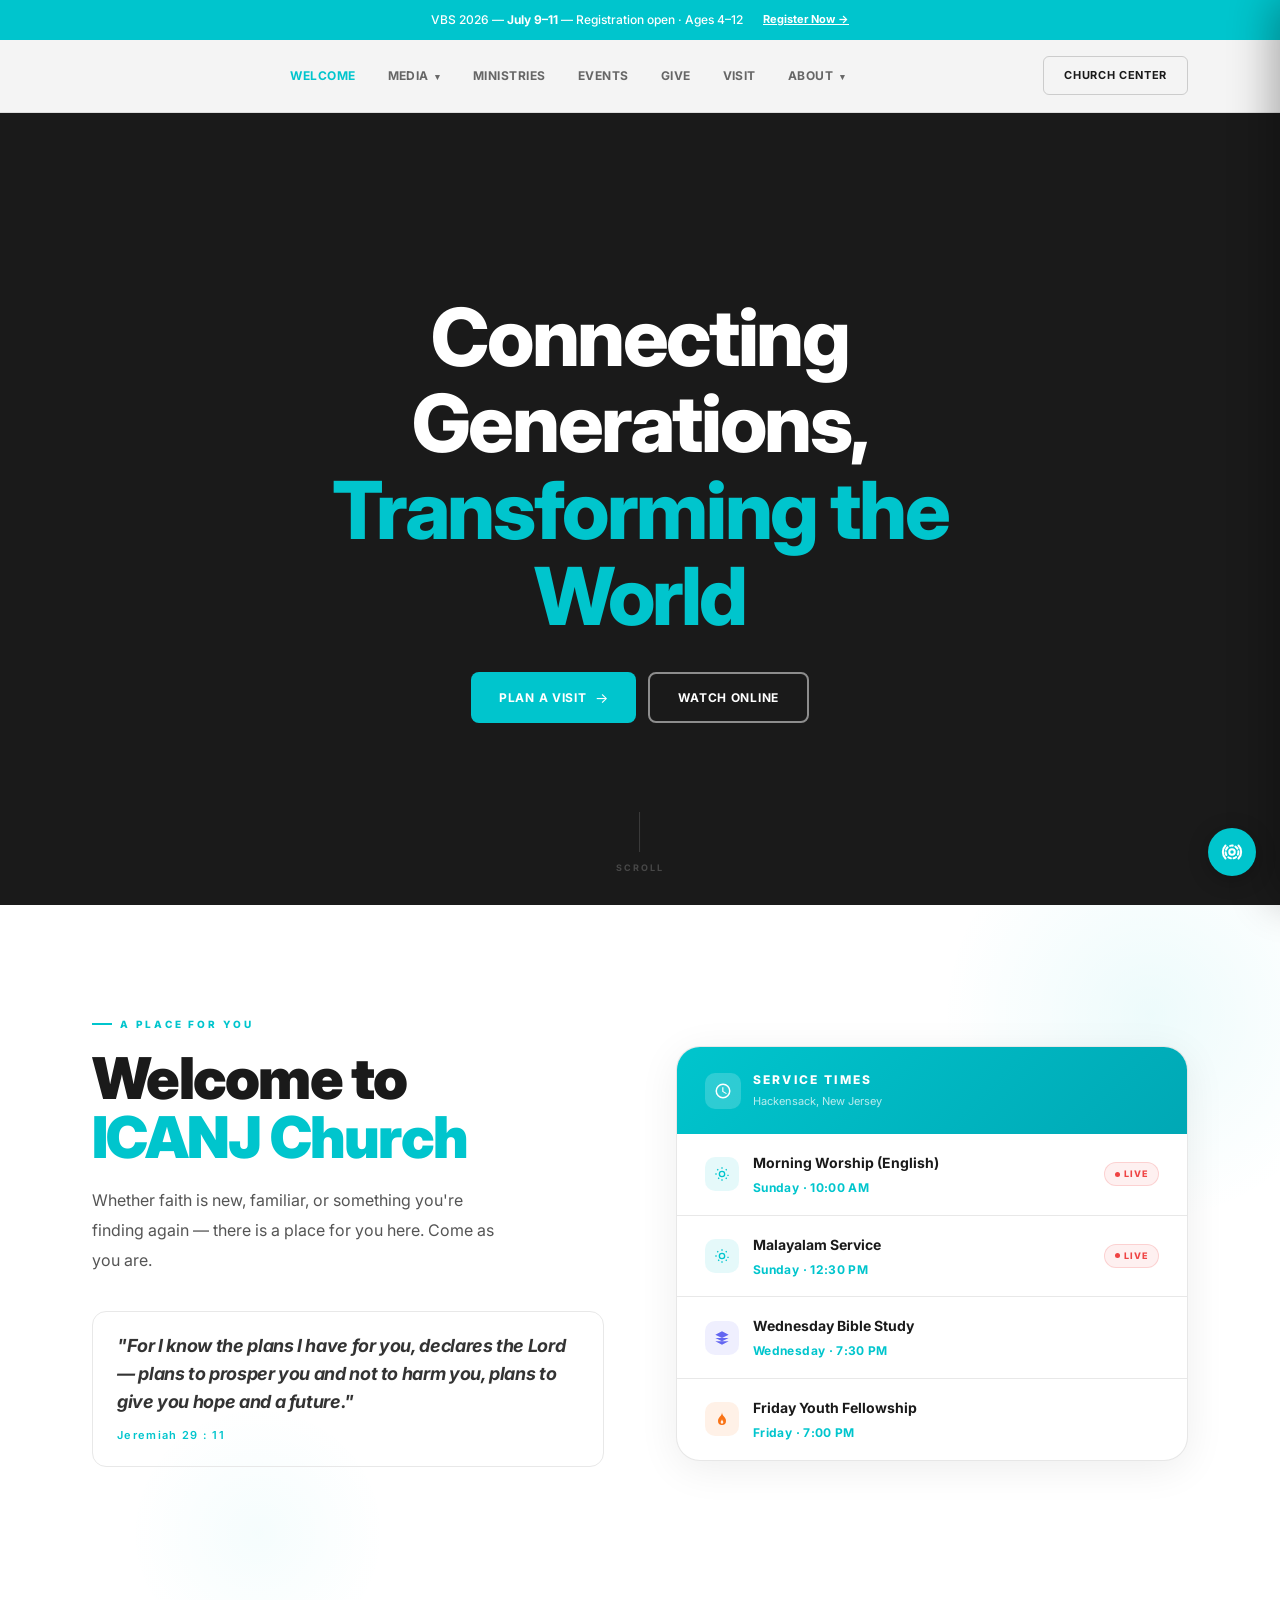
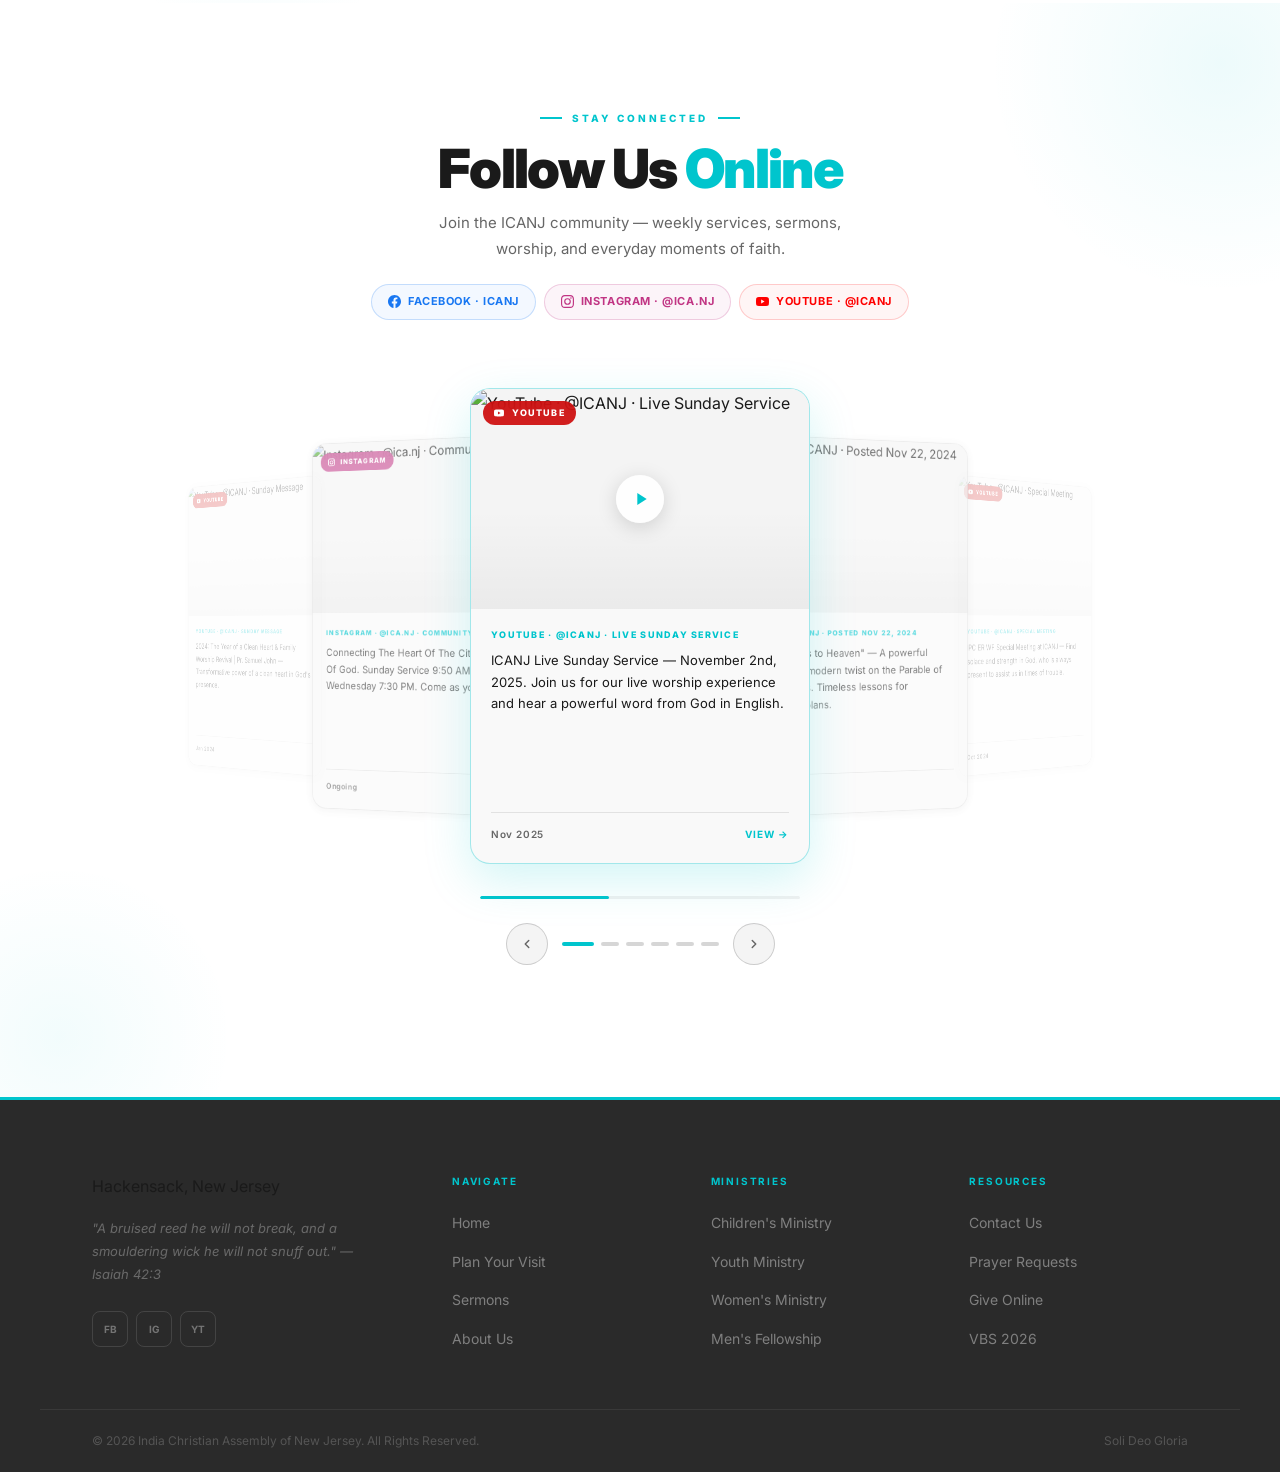
==== index.html @ 63a2afdd "Add files via upload" ====
<!DOCTYPE html>
<html lang="en">
<head>
<meta charset="UTF-8"/><meta name="viewport" content="width=device-width,initial-scale=1.0"/>
<title>ICANJ – India Christian Assembly, New Jersey</title>
<link rel="stylesheet" href="style.css"/>
<style>
/* HERO */
.hero{position:relative;min-height:calc(100vh - 108px);display:flex;align-items:center;justify-content:center;overflow:hidden;background:#1a1a1a;}
.hero-vid{position:absolute;inset:0;width:100%;height:100%;pointer-events:none;}
.hero-vid iframe{position:absolute;top:50%;left:50%;transform:translate(-50%,-50%);width:177.78vh;min-width:100%;height:56.25vw;min-height:100%;pointer-events:none;opacity:1;}
.hero-overlay{position:absolute;inset:0;background:linear-gradient(135deg,rgba(30,30,30,0.88) 0%,rgba(30,30,30,0.6) 60%,rgba(0,100,160,0.18) 100%);}
.hero-content{position:relative;z-index:2;text-align:center;padding:0 24px;max-width:860px;}
.hero h1{font-family:'Inter',sans-serif;font-size:clamp(38px,6.5vw,80px);font-weight:800;color:#fff;line-height:1.08;letter-spacing:-0.03em;margin-bottom:32px;}
.hero h1 em{font-style:normal;color:var(--teal);}
.hero-btns{display:flex;gap:12px;justify-content:center;flex-wrap:wrap;}
.hero-scroll{position:absolute;bottom:28px;left:50%;transform:translateX(-50%);z-index:2;display:flex;flex-direction:column;align-items:center;gap:8px;}
.hero-scroll-line{width:1px;height:40px;background:rgba(255,255,255,0.15);}
.hero-scroll span{font-size:9px;font-weight:700;letter-spacing:0.22em;text-transform:uppercase;color:rgba(255,255,255,0.2);}

/* WELCOME SECTION */
.welcome-section{background:var(--bg-white);padding:100px 0;position:relative;overflow:hidden;}
.welcome-section::before{content:'';position:absolute;top:-100px;right:-80px;width:420px;height:420px;border-radius:50%;background:radial-gradient(circle,rgba(0,197,205,0.07) 0%,transparent 70%);pointer-events:none;}
.welcome-section::after{content:'';position:absolute;bottom:-60px;left:10%;width:260px;height:260px;border-radius:50%;background:radial-gradient(circle,rgba(0,197,205,0.04) 0%,transparent 70%);pointer-events:none;}
.welcome-inner{max-width:1200px;margin:0 auto;padding:0 52px;display:grid;grid-template-columns:1fr 1fr;gap:72px;align-items:center;position:relative;z-index:1;}
.welcome-text-col{}
.welcome-eyebrow{display:inline-flex;align-items:center;gap:8px;font-size:10px;font-weight:800;letter-spacing:0.28em;text-transform:uppercase;color:var(--teal);margin-bottom:16px;}
.welcome-eyebrow::before{content:'';width:20px;height:2px;background:var(--teal);flex-shrink:0;}
.welcome-heading{font-size:clamp(34px,4.5vw,58px);font-weight:900;color:var(--ink);line-height:1.04;letter-spacing:-0.03em;margin-bottom:18px;}
.welcome-heading em{font-style:normal;color:var(--teal);}
.welcome-body{font-size:16px;color:var(--subtle);line-height:1.85;margin-bottom:36px;max-width:420px;}
.welcome-stats{display:grid;grid-template-columns:repeat(3,1fr);gap:0;margin-bottom:36px;border:1.5px solid var(--border-light);border-radius:14px;overflow:hidden;}
.wstat{display:flex;flex-direction:column;padding:16px 20px;border-right:1.5px solid var(--border-light);}
.wstat:last-child{border-right:none;}
.wstat-num{font-size:clamp(16px,2.5vw,26px);font-weight:900;color:var(--ink);letter-spacing:-0.02em;line-height:1;}
.wstat-num em{font-style:normal;color:var(--teal);}
.wstat-label{font-size:10px;font-weight:600;color:var(--faint);margin-top:4px;letter-spacing:0.04em;}
.welcome-right-col{}
.times-card{background:#fff;border-radius:24px;border:1.5px solid var(--border);box-shadow:0 8px 40px rgba(0,0,0,0.07);overflow:hidden;}
.times-card-header{background:linear-gradient(135deg,var(--teal),var(--teal-dark));padding:22px 28px;display:flex;align-items:center;gap:12px;}
.times-card-icon{width:36px;height:36px;background:rgba(255,255,255,0.18);border-radius:10px;display:flex;align-items:center;justify-content:center;flex-shrink:0;}
.times-card-icon svg{width:18px;height:18px;fill:#fff;}
.times-card-title{font-size:12px;font-weight:800;letter-spacing:0.18em;text-transform:uppercase;color:#fff;}
.times-card-sub{font-size:11px;color:rgba(255,255,255,0.72);margin-top:1px;}
.times-list{display:flex;flex-direction:column;}
.time-row{display:flex;align-items:center;gap:14px;padding:16px 28px;border-bottom:1px solid var(--border-light);transition:background 0.2s;}
.time-row:last-child{border-bottom:none;}
.time-row:hover{background:#f8fffe;}
.time-icon{width:34px;height:34px;border-radius:10px;display:flex;align-items:center;justify-content:center;flex-shrink:0;}
.time-icon svg{width:16px;height:16px;}
.ti-sun{background:rgba(0,197,205,0.1);}.ti-sun svg{fill:var(--teal);}
.ti-book{background:rgba(99,102,241,0.1);}.ti-book svg{fill:#6366f1;}
.ti-fire{background:rgba(249,115,22,0.1);}.ti-fire svg{fill:#f97316;}
.time-info{flex:1;}
.time-row-name{font-size:14px;font-weight:700;color:var(--ink);margin-bottom:2px;}
.time-row-hour{font-size:12px;font-weight:700;color:var(--teal);letter-spacing:0.03em;}
.time-badge{display:inline-flex;align-items:center;gap:4px;padding:3px 10px;border-radius:100px;font-size:9px;font-weight:800;letter-spacing:0.1em;text-transform:uppercase;text-decoration:none;transition:all 0.2s;flex-shrink:0;}
.tb-live{background:rgba(239,68,68,0.08);color:#ef4444;border:1px solid rgba(239,68,68,0.18);}
.tb-live::before{content:'';width:5px;height:5px;border-radius:50%;background:#ef4444;flex-shrink:0;}
.tb-live:hover{background:#ef4444;color:#fff;}

/* SOCIAL — 3D Carousel */
/* Social section uses global CSS vars + these social-specific vars: */
:root{--fb:#1877F2;--ig-a:#f09433;--ig-b:#dc2743;--ig-c:#bc1888;--yt:#FF0000;--r:20px;--ease:cubic-bezier(0.22,1,0.36,1);--sh-sm:0 2px 12px rgba(0,0,0,0.07);--sh-md:0 8px 32px rgba(0,0,0,0.10);--sh-teal:0 16px 48px rgba(0,197,205,0.18);}
.fs{background:#fff;padding:96px 0 80px;position:relative;overflow:hidden;}
.fs::before{content:'';position:absolute;top:-180px;right:-180px;width:480px;height:480px;border-radius:50%;background:radial-gradient(circle,rgba(0,197,205,0.07) 0%,transparent 68%);pointer-events:none;}
.fs::after{content:'';position:absolute;bottom:-120px;left:-120px;width:360px;height:360px;border-radius:50%;background:radial-gradient(circle,rgba(0,197,205,0.05) 0%,transparent 68%);pointer-events:none;}
.fi{max-width:1200px;margin:0 auto;padding:0 40px;position:relative;z-index:2;}
.fh{text-align:center;margin-bottom:56px;}
.eyebrow{display:inline-flex;align-items:center;gap:10px;font-size:10px;font-weight:800;letter-spacing:0.3em;text-transform:uppercase;color:var(--teal);margin-bottom:14px;}
.eyebrow::before,.eyebrow::after{content:'';width:22px;height:1.5px;background:var(--teal);flex-shrink:0;}
.ftitle{font-size:clamp(28px,4.5vw,54px);font-weight:900;letter-spacing:-0.03em;line-height:1.05;color:var(--ink);}
.ftitle em{font-style:normal;color:var(--teal);}
.fsub{margin:12px auto 0;font-size:15px;color:var(--muted);line-height:1.75;max-width:440px;}
.pbadges{display:flex;gap:8px;flex-wrap:wrap;margin-top:22px;justify-content:center;}
.pb{display:inline-flex;align-items:center;gap:7px;padding:7px 16px;border-radius:100px;font-size:11px;font-weight:700;letter-spacing:0.05em;text-transform:uppercase;border:1.5px solid;cursor:pointer;transition:all .22s var(--ease);text-decoration:none;}
.pb svg{width:13px;height:13px;fill:currentColor;flex-shrink:0;}
.pb-fb{color:var(--fb);border-color:rgba(24,119,242,0.22);background:rgba(24,119,242,0.05);}
.pb-fb:hover{background:var(--fb);color:#fff;border-color:var(--fb);}
.pb-ig{color:#c13584;border-color:rgba(193,53,132,0.22);background:rgba(193,53,132,0.05);}
.pb-ig:hover{background:linear-gradient(135deg,var(--ig-a),var(--ig-b),var(--ig-c));color:#fff;border-color:transparent;}
.pb-yt{color:var(--yt);border-color:rgba(255,0,0,0.18);background:rgba(255,0,0,0.04);}
.pb-yt:hover{background:var(--yt);color:#fff;border-color:var(--yt);}
.carousel-section{position:relative;margin-bottom:16px;}
.carousel-wrap{position:relative;height:500px;perspective:1400px;perspective-origin:50% 50%;overflow:visible;margin:0 auto;}
.carousel-stage{position:absolute;inset:0;transform-style:preserve-3d;}
.ccard{position:absolute;width:320px;height:456px;top:50%;left:50%;margin:-228px -160px;border-radius:var(--r);cursor:pointer;transform-style:preserve-3d;transition:transform .85s cubic-bezier(0.16,1,0.3,1),box-shadow .85s ease,opacity .85s ease;user-select:none;will-change:transform;}
.ccard-inner{width:100%;height:100%;background:var(--bg-card);border:1.5px solid var(--border);border-radius:var(--r);overflow:hidden;transition:border-color .3s,box-shadow .3s;box-shadow:var(--sh-sm);}
.ccard.active .ccard-inner{border-color:rgba(0,197,205,0.35);box-shadow:var(--sh-teal);}
.cshine{position:absolute;inset:0;border-radius:var(--r);pointer-events:none;z-index:20;transition:background .08s;}
.ccard-media{position:relative;height:200px;overflow:hidden;background:var(--bg-soft);}
.ccard-media img{width:100%;height:100%;object-fit:cover;display:block;transition:transform .6s var(--ease);}
.ccard:hover .ccard-media img{transform:scale(1.05);}
.ccard-media::after{content:'';position:absolute;inset:0;background:linear-gradient(to bottom,transparent 55%,rgba(0,0,0,0.04) 100%);pointer-events:none;}
.ctag{position:absolute;top:12px;left:12px;z-index:3;display:flex;align-items:center;gap:5px;padding:4px 11px;border-radius:100px;font-size:9px;font-weight:800;letter-spacing:0.12em;text-transform:uppercase;color:#fff;backdrop-filter:blur(8px);}
.ctag svg{width:10px;height:10px;fill:currentColor;}
.t-yt{background:rgba(204,0,0,0.88);}
.t-fb{background:rgba(24,119,242,0.88);}
.t-ig{background:rgba(193,53,132,0.88);}
.cplay{position:absolute;inset:0;display:flex;align-items:center;justify-content:center;z-index:2;opacity:0;transition:opacity .25s;}
.ccard.active .cplay,.ccard:hover .cplay{opacity:1;}
.cplay-btn{width:48px;height:48px;border-radius:50%;background:rgba(255,255,255,0.9);border:none;display:flex;align-items:center;justify-content:center;box-shadow:0 4px 20px rgba(0,0,0,0.15);transition:transform .2s,background .2s;}
.ccard:hover .cplay-btn{transform:scale(1.1);background:#fff;}
.cplay-btn svg{width:16px;height:16px;fill:var(--teal);margin-left:3px;}
.ccard-body{padding:18px 20px 20px;display:flex;flex-direction:column;height:calc(100% - 200px);}
.cmeta{font-size:9px;font-weight:800;letter-spacing:0.14em;text-transform:uppercase;color:var(--teal);margin-bottom:7px;white-space:nowrap;overflow:hidden;text-overflow:ellipsis;}
.ccap{font-size:13px;color:var(--body);line-height:1.65;display:-webkit-box;-webkit-line-clamp:4;-webkit-box-orient:vertical;overflow:hidden;flex:1;}
.ccard.active .ccap{color:var(--ink);}
.ccard-foot{display:flex;align-items:center;justify-content:space-between;margin-top:14px;padding-top:12px;border-top:1px solid var(--border);}
.ctime{font-size:10px;color:var(--muted);font-weight:600;letter-spacing:0.06em;}
.cview{display:inline-flex;align-items:center;gap:4px;font-size:10px;font-weight:700;letter-spacing:0.1em;text-transform:uppercase;color:var(--teal);text-decoration:none;opacity:0;transform:translateX(-5px);transition:opacity .25s,transform .25s;}
.ccard.active .cview,.ccard:hover .cview{opacity:1;transform:translateX(0);}
.cprogress-wrap{height:3px;background:rgba(0,0,0,0.06);border-radius:2px;margin:20px auto 0;max-width:320px;overflow:hidden;}
.cprogress{height:100%;background:var(--teal);border-radius:2px;width:0%;transition:width .08s linear;}
.ccontrols{display:flex;align-items:center;justify-content:center;gap:14px;margin-top:24px;margin-bottom:52px;}
.cbtn{width:42px;height:42px;border-radius:50%;background:var(--bg-soft);border:1.5px solid var(--border-mid);color:var(--muted);display:flex;align-items:center;justify-content:center;cursor:pointer;transition:all .2s;flex-shrink:0;}
.cbtn:hover{background:var(--teal);border-color:var(--teal);color:#fff;transform:scale(1.08);}
.cdots{display:flex;align-items:center;gap:7px;}
.cdot{height:4px;border-radius:2px;background:var(--border-mid);cursor:pointer;transition:all .4s var(--ease);width:18px;}
.cdot.on{background:var(--teal);width:32px;}
@keyframes fadeUp{from{opacity:0;transform:translateY(22px)}to{opacity:1;transform:translateY(0)}}
.anim{opacity:0;animation:fadeUp .65s var(--ease) forwards;}
.anim:nth-child(1){animation-delay:.05s}.anim:nth-child(2){animation-delay:.15s}.anim:nth-child(3){animation-delay:.25s}.anim:nth-child(4){animation-delay:.35s}.anim:nth-child(5){animation-delay:.45s}
@media(min-width:1200px){.ccard{width:340px;height:476px;margin:-238px -170px;}.ccard-media{height:220px;}.ccard-body{height:calc(100% - 220px);}}
@media(max-width:1024px){.fi{padding:0 24px;}.ccard{width:300px;height:440px;margin:-220px -150px;}.carousel-wrap{height:460px;}}
@media(max-width:768px){.fs{padding:64px 0 56px;}.fi{padding:0 16px;}.ftitle{font-size:26px;}.fh{margin-bottom:32px;}.pb{font-size:10px;padding:6px 12px;}.carousel-wrap{height:auto;perspective:none;overflow:hidden;}.carousel-stage{position:relative;display:flex;transform-style:flat;overflow:hidden;}.ccard{position:relative;top:auto;left:auto;margin:0;flex:0 0 100%;width:100%;height:auto;border-radius:16px;opacity:1!important;pointer-events:auto!important;transition:transform .5s cubic-bezier(0.16,1,0.3,1);}.ccard-media{height:200px;}.ccard-body{height:auto;padding:16px 18px 18px;}.ccap{-webkit-line-clamp:3;}.cshine{display:none;}.cplay{opacity:.55;}.cprogress-wrap{max-width:100%;}.ccontrols{margin-top:18px;margin-bottom:36px;}}
@media(max-width:480px){.fs{padding:48px 0 44px;}.pbadges{flex-direction:column;align-items:center;}.ftitle{font-size:24px;}}


@media(max-width:1024px){
  .hero{min-height:auto;padding:100px 0 80px;}
  .hero-scroll{display:none;}
  .welcome-inner{grid-template-columns:1fr;padding:0 24px;gap:48px;}
}
@media(max-width:600px){
  .welcome-section{padding:64px 0;}
  .welcome-inner{padding:0 20px;}
  .times-card-header{padding:18px 20px;}
  .time-row{padding:14px 20px;}
}
@media(max-width:480px){
  .hero h1{font-size:36px;}
  .welcome-section{padding:56px 0;}
}
</style>
</head>
<body>
<script src="header.js"></script>

<!-- ══ HERO ══ -->
<section class="hero">
  <div class="hero-vid">
    <iframe src="https://www.youtube.com/embed/NtulF9yUquo?autoplay=1&mute=1&loop=1&playlist=NtulF9yUquo&controls=0&showinfo=0&rel=0&modestbranding=1&iv_load_policy=3&disablekb=1&playsinline=1" frameborder="0" allow="autoplay; encrypted-media" allowfullscreen title="Hero background"></iframe>
  </div>
  <div class="hero-content">
    <h1>Connecting Generations,<br><em>Transforming the World</em></h1>
    <div class="hero-btns">
      <a href="visit.html" class="btn btn-primary btn-arrow">Plan a Visit</a>
      <a href="sermons.html" class="btn btn-outline-light">Watch Online</a>
    </div>
  </div>
  <div class="hero-scroll"><div class="hero-scroll-line"></div><span>Scroll</span></div>
</section>

<!-- ══ WELCOME MESSAGE ══ -->
<section class="welcome-section">
  <div class="welcome-inner">
    <div class="welcome-text-col">
      <div class="welcome-eyebrow">A Place for You</div>
      <h2 class="welcome-heading">Welcome to<br><em>ICANJ Church</em></h2>
      <p class="welcome-body">Whether faith is new, familiar, or something you're finding again — there is a place for you here. Come as you are.</p>
      <div class="welcome-stats" style="grid-template-columns:1fr;">
        <div class="wstat" style="border-right:none;padding:20px 24px;">
          <span class="wstat-num" style="font-size:clamp(14px,1.8vw,18px);font-weight:700;line-height:1.55;color:#333;font-style:italic;">"For I know the plans I have for you, declares the Lord — plans to prosper you and not to harm you, plans to give you hope and a future."</span>
          <span class="wstat-label" style="margin-top:10px;font-size:11px;letter-spacing:0.12em;color:var(--teal);">Jeremiah 29 : 11</span>
        </div>
      </div>
    </div>
    <div class="welcome-right-col">
      <div class="times-card">
        <div class="times-card-header">
          <div class="times-card-icon">
            <svg viewBox="0 0 24 24"><path d="M12 2a10 10 0 100 20A10 10 0 0012 2zm0 18a8 8 0 110-16 8 8 0 010 16zm.5-13H11v6l5.25 3.15.75-1.23-4.5-2.67V7z"/></svg>
          </div>
          <div>
            <div class="times-card-title">Service Times</div>
            <div class="times-card-sub">Hackensack, New Jersey</div>
          </div>
        </div>
        <div class="times-list">
          <div class="time-row">
            <div class="time-icon ti-sun">
              <svg viewBox="0 0 24 24"><path d="M12 7a5 5 0 100 10A5 5 0 0012 7zm0 8a3 3 0 110-6 3 3 0 010 6zm-1-11V2h2v2h-2zm0 18v-2h2v2h-2zm9-9h2v2h-2v-2zm-18 0H2v-2h2v2zM5.64 4.22l1.42 1.42-1.42 1.41L4.22 5.64l1.42-1.42zm12.72 12.72l1.42 1.42-1.42 1.41-1.41-1.41 1.41-1.42zm0-12.72L19.78 5.64l-1.42 1.42-1.41-1.42 1.41-1.42zM5.64 18.36l1.42-1.42 1.41 1.42-1.41 1.41-1.42-1.41z"/></svg>
            </div>
            <div class="time-info">
              <div class="time-row-name">Morning Worship (English)</div>
              <div class="time-row-hour">Sunday · 10:00 AM</div>
            </div>
            <a href="sermons.html#watch-live" class="time-badge tb-live">Live</a>
          </div>
          <div class="time-row">
            <div class="time-icon ti-sun">
              <svg viewBox="0 0 24 24"><path d="M12 7a5 5 0 100 10A5 5 0 0012 7zm0 8a3 3 0 110-6 3 3 0 010 6zm-1-11V2h2v2h-2zm0 18v-2h2v2h-2zm9-9h2v2h-2v-2zm-18 0H2v-2h2v2zM5.64 4.22l1.42 1.42-1.42 1.41L4.22 5.64l1.42-1.42zm12.72 12.72l1.42 1.42-1.42 1.41-1.41-1.41 1.41-1.42zm0-12.72L19.78 5.64l-1.42 1.42-1.41-1.42 1.41-1.42zM5.64 18.36l1.42-1.42 1.41 1.42-1.41 1.41-1.42-1.41z"/></svg>
            </div>
            <div class="time-info">
              <div class="time-row-name">Malayalam Service</div>
              <div class="time-row-hour">Sunday · 12:30 PM</div>
            </div>
            <a href="sermons.html#watch-live" class="time-badge tb-live">Live</a>
          </div>
          <div class="time-row">
            <div class="time-icon ti-book">
              <svg viewBox="0 0 24 24"><path d="M12 2L2 7l10 5 10-5-10-5zM2 17l10 5 10-5M2 12l10 5 10-5"/></svg>
            </div>
            <div class="time-info">
              <div class="time-row-name">Wednesday Bible Study</div>
              <div class="time-row-hour">Wednesday · 7:30 PM</div>
            </div>
          </div>
          <div class="time-row">
            <div class="time-icon ti-fire">
              <svg viewBox="0 0 24 24"><path d="M12 2c0 6-6 7-6 13a6 6 0 0012 0c0-6-6-7-6-13zm0 17a2 2 0 01-2-2c0-2 2-3 2-5 0 2 2 3 2 5a2 2 0 01-2 2z"/></svg>
            </div>
            <div class="time-info">
              <div class="time-row-name">Friday Youth Fellowship</div>
              <div class="time-row-hour">Friday · 7:00 PM</div>
            </div>
          </div>
        </div>
      </div>
    </div>
  </div>
</section>

<!-- ══ SOCIAL MEDIA SECTION ══ -->
<section class="fs" id="follow">
<div class="fi">

  <div class="fh anim">
    <div class="eyebrow">Stay Connected</div>
    <h2 class="ftitle">Follow Us <em>Online</em></h2>
    <p class="fsub">Join the ICANJ community — weekly services, sermons, worship, and everyday moments of faith.</p>
    <div class="pbadges">
      <a href="https://www.facebook.com/ICANJ/" target="_blank" class="pb pb-fb">
        <svg viewBox="0 0 24 24"><path d="M24 12.073c0-6.627-5.373-12-12-12s-12 5.373-12 12c0 5.99 4.388 10.954 10.125 11.854v-8.385H7.078v-3.47h3.047V9.43c0-3.007 1.792-4.669 4.533-4.669 1.312 0 2.686.235 2.686.235v2.953H15.83c-1.491 0-1.956.925-1.956 1.874v2.25h3.328l-.532 3.47h-2.796v8.385C19.612 23.027 24 18.062 24 12.073z"/></svg>
        Facebook · ICANJ
      </a>
      <a href="https://www.instagram.com/ica.nj/" target="_blank" class="pb pb-ig">
        <svg viewBox="0 0 24 24"><path d="M12 2.163c3.204 0 3.584.012 4.85.07 3.252.148 4.771 1.691 4.919 4.919.058 1.265.069 1.645.069 4.849 0 3.205-.012 3.584-.069 4.849-.149 3.225-1.664 4.771-4.919 4.919-1.266.058-1.644.07-4.85.07-3.204 0-3.584-.012-4.849-.07-3.26-.149-4.771-1.699-4.919-4.92-.058-1.265-.07-1.644-.07-4.849 0-3.204.013-3.583.07-4.849.149-3.227 1.664-4.771 4.919-4.919 1.266-.057 1.645-.069 4.849-.069zM12 0C8.741 0 8.333.014 7.053.072 2.695.272.273 2.69.073 7.052.014 8.333 0 8.741 0 12c0 3.259.014 3.668.072 4.948.2 4.358 2.618 6.78 6.98 6.98C8.333 23.986 8.741 24 12 24c3.259 0 3.668-.014 4.948-.072 4.354-.2 6.782-2.618 6.979-6.98.059-1.28.073-1.689.073-4.948 0-3.259-.014-3.667-.072-4.947-.196-4.354-2.617-6.78-6.979-6.98C15.668.014 15.259 0 12 0zm0 5.838a6.162 6.162 0 100 12.324 6.162 6.162 0 000-12.324zM12 16a4 4 0 110-8 4 4 0 010 8zm6.406-11.845a1.44 1.44 0 100 2.881 1.44 1.44 0 000-2.881z"/></svg>
        Instagram · @ica.nj
      </a>
      <a href="https://www.youtube.com/@ICANJ" target="_blank" class="pb pb-yt">
        <svg viewBox="0 0 24 24"><path d="M23.498 6.186a3.016 3.016 0 00-2.122-2.136C19.505 3.545 12 3.545 12 3.545s-7.505 0-9.377.505A3.017 3.017 0 00.502 6.186C0 8.07 0 12 0 12s0 3.93.502 5.814a3.016 3.016 0 002.122 2.136c1.871.505 9.376.505 9.376.505s7.505 0 9.377-.505a3.015 3.015 0 002.122-2.136C24 15.93 24 12 24 12s0-3.93-.502-5.814zM9.545 15.568V8.432L15.818 12l-6.273 3.568z"/></svg>
        YouTube · @ICANJ
      </a>
    </div>
  </div>

  <div class="carousel-section anim">
    <div class="carousel-wrap" id="carouselWrap">
      <div class="carousel-stage" id="stage"></div>
    </div>
    <div class="cprogress-wrap"><div class="cprogress" id="progress"></div></div>
    <div class="ccontrols">
      <button class="cbtn" id="prevBtn" aria-label="Previous">
        <svg width="14" height="14" viewBox="0 0 24 24" fill="none" stroke="currentColor" stroke-width="2.5" stroke-linecap="round" stroke-linejoin="round"><polyline points="15 18 9 12 15 6"/></svg>
      </button>
      <div class="cdots" id="cdots"></div>
      <button class="cbtn" id="nextBtn" aria-label="Next">
        <svg width="14" height="14" viewBox="0 0 24 24" fill="none" stroke="currentColor" stroke-width="2.5" stroke-linecap="round" stroke-linejoin="round"><polyline points="9 18 15 12 9 6"/></svg>
      </button>
    </div>
  </div>

</div>
</section>

<script>
const posts=[
  {p:'youtube',type:'video',vid:'vefzkjVZDZY',thumb:'https://img.youtube.com/vi/vefzkjVZDZY/hqdefault.jpg',time:'Nov 2025',cap:'ICANJ Live Sunday Service — November 2nd, 2025. Join us for our live worship experience and hear a powerful word from God in English.',link:'https://www.youtube.com/watch?v=vefzkjVZDZY',meta:'YouTube · @ICANJ · Live Sunday Service'},
  {p:'facebook',type:'photo',thumb:'https://img.youtube.com/vi/57QR9t2orZk/hqdefault.jpg',time:'Nov 2024',cap:'"Boarding Pass to Heaven" — A powerful English skit: a modern twist on the Parable of the Ten Virgins. Timeless lessons for extraordinary plans.',link:'https://www.facebook.com/ICANJ/',meta:'Facebook · ICANJ · Posted Nov 22, 2024'},
  {p:'youtube',type:'video',vid:'KEbn3EXnQfw',thumb:'https://img.youtube.com/vi/KEbn3EXnQfw/hqdefault.jpg',time:'Oct 2024',cap:'IPC ER WF Special Meeting at ICANJ — Find solace and strength in God, who is always present to assist us in times of trouble.',link:'https://www.youtube.com/watch?v=KEbn3EXnQfw',meta:'YouTube · @ICANJ · Special Meeting'},
  {p:'youtube',type:'video',vid:'jh8FPahcGD4',thumb:'https://img.youtube.com/vi/jh8FPahcGD4/hqdefault.jpg',time:'Mar 2024',cap:'PCNAK Promotional Meeting 2024 featuring dynamic singer Immanuel Henry at ICANJ. A glimpse of what God is doing through our community.',link:'https://www.youtube.com/watch?v=jh8FPahcGD4',meta:'YouTube · @ICANJ · PCNAK 2024'},
  {p:'youtube',type:'video',vid:'57QR9t2orZk',thumb:'https://img.youtube.com/vi/57QR9t2orZk/hqdefault.jpg',time:'Jan 2024',cap:'2024: The Year of a Clean Heart & Family Worship Revival | Pr. Samuel John — Transformative power of a clean heart in God\'s presence.',link:'https://www.youtube.com/watch?v=57QR9t2orZk',meta:'YouTube · @ICANJ · Sunday Message'},
  {p:'instagram',type:'photo',thumb:'https://img.youtube.com/vi/J9h4VWP13VI/hqdefault.jpg',time:'Ongoing',cap:'Connecting The Heart Of The City To The Heart Of God. Sunday Service 9:50 AM · Bible Study Wednesday 7:30 PM. Come as you are.',link:'https://www.instagram.com/ica.nj/',meta:'Instagram · @ica.nj · Community'}
];
const pm={
  youtube:{lbl:'YouTube',tagCls:'t-yt',icon:'<svg viewBox="0 0 24 24"><path d="M23.498 6.186a3.016 3.016 0 00-2.122-2.136C19.505 3.545 12 3.545 12 3.545s-7.505 0-9.377.505A3.017 3.017 0 00.502 6.186C0 8.07 0 12 0 12s0 3.93.502 5.814a3.016 3.016 0 002.122 2.136c1.871.505 9.376.505 9.376.505s7.505 0 9.377-.505a3.015 3.015 0 002.122-2.136C24 15.93 24 12 24 12s0-3.93-.502-5.814zM9.545 15.568V8.432L15.818 12l-6.273 3.568z"/></svg>'},
  facebook:{lbl:'Facebook',tagCls:'t-fb',icon:'<svg viewBox="0 0 24 24"><path d="M24 12.073c0-6.627-5.373-12-12-12s-12 5.373-12 12c0 5.99 4.388 10.954 10.125 11.854v-8.385H7.078v-3.47h3.047V9.43c0-3.007 1.792-4.669 4.533-4.669 1.312 0 2.686.235 2.686.235v2.953H15.83c-1.491 0-1.956.925-1.956 1.874v2.25h3.328l-.532 3.47h-2.796v8.385C19.612 23.027 24 18.062 24 12.073z"/></svg>'},
  instagram:{lbl:'Instagram',tagCls:'t-ig',icon:'<svg viewBox="0 0 24 24"><path d="M12 2.163c3.204 0 3.584.012 4.85.07 3.252.148 4.771 1.691 4.919 4.919.058 1.265.069 1.645.069 4.849 0 3.205-.012 3.584-.069 4.849-.149 3.225-1.664 4.771-4.919 4.919-1.266.058-1.644.07-4.85.07-3.204 0-3.584-.012-4.849-.07-3.26-.149-4.771-1.699-4.919-4.92-.058-1.265-.07-1.644-.07-4.849 0-3.204.013-3.583.07-4.849.149-3.227 1.664-4.771 4.919-4.919 1.266-.057 1.645-.069 4.849-.069zM12 0C8.741 0 8.333.014 7.053.072 2.695.272.273 2.69.073 7.052.014 8.333 0 8.741 0 12c0 3.259.014 3.668.072 4.948.2 4.358 2.618 6.78 6.98 6.98C8.333 23.986 8.741 24 12 24c3.259 0 3.668-.014 4.948-.072 4.354-.2 6.782-2.618 6.979-6.98.059-1.28.073-1.689.073-4.948 0-3.259-.014-3.667-.072-4.947-.196-4.354-2.617-6.78-6.979-6.98C15.668.014 15.259 0 12 0zm0 5.838a6.162 6.162 0 100 12.324 6.162 6.162 0 000-12.324zM12 16a4 4 0 110-8 4 4 0 010 8zm6.406-11.845a1.44 1.44 0 100 2.881 1.44 1.44 0 000-2.881z"/></svg>'}
};

let cur=0,autoTimer,progressTimer,progressVal=0,isMobile=false;
const INTERVAL=5200;

function checkMobile(){isMobile=window.innerWidth<=768;}

function buildCards(){
  const stage=document.getElementById('stage');
  stage.innerHTML='';
  posts.forEach((p,i)=>{
    const m=pm[p.p];
    const el=document.createElement('div');
    el.className='ccard'+(i===0?' active':'');
    el.dataset.idx=i;
    el.innerHTML=`
      <div class="cshine"></div>
      <div class="ccard-inner">
        <div class="ccard-media">
          <div class="ctag ${m.tagCls}">${m.icon}&nbsp;${m.lbl}</div>
          <img src="${p.thumb}" alt="${p.meta}" loading="lazy"/>
          ${p.type==='video'?`<div class="cplay"><div class="cplay-btn"><svg viewBox="0 0 24 24"><polygon points="5 3 19 12 5 21 5 3"/></svg></div></div>`:''}
        </div>
        <div class="ccard-body">
          <div class="cmeta">${p.meta}</div>
          <p class="ccap">${p.cap}</p>
          <div class="ccard-foot">
            <span class="ctime">${p.time}</span>
            <a class="cview" href="${p.link}" target="_blank">View →</a>
          </div>
        </div>
      </div>`;
    el.addEventListener('click',e=>{
      if(e.target.closest('a'))return;
      const idx=parseInt(el.dataset.idx);
      if(idx!==cur){goTo(idx);resetAuto();}
    });
    el.addEventListener('mousemove',e=>{
      if(isMobile||parseInt(el.dataset.idx)!==cur)return;
      const r=el.getBoundingClientRect();
      const cx=(e.clientX-r.left)/r.width-0.5;
      const cy=(e.clientY-r.top)/r.height-0.5;
      el._tx=cx*10;el._ty=cy*-9;
      applyTilt(el);
      el.querySelector('.cshine').style.background=`radial-gradient(circle at ${(cx+0.5)*100}% ${(cy+0.5)*100}%,rgba(255,255,255,0.6),transparent 55%)`;
    });
    el.addEventListener('mouseleave',()=>{
      el._tx=0;el._ty=0;applyTilt(el);
      el.querySelector('.cshine').style.background='';
    });
    stage.appendChild(el);
  });
}

function applyTilt(el){
  if(isMobile||parseInt(el.dataset.idx)!==cur)return;
  const tx=el._tx||0,ty=el._ty||0;
  el.style.transform=`translateX(0) translateZ(0) rotateY(${tx}deg) rotateX(${ty}deg) scale(1)`;
}

function buildDots(){
  const d=document.getElementById('cdots');
  d.innerHTML='';
  posts.forEach((_,i)=>{
    const dot=document.createElement('div');
    dot.className='cdot'+(i===0?' on':'');
    dot.addEventListener('click',()=>{goTo(i);resetAuto();});
    d.appendChild(dot);
  });
}

function positionCards(){
  const cards=document.querySelectorAll('.ccard');
  const n=cards.length;
  if(isMobile){
    cards.forEach((c,i)=>{
      c.style.transform=`translateX(${(i-cur)*100}%)`;
      c.classList.toggle('active',i===cur);
      c.style.opacity='1';c.style.zIndex='1';c.style.pointerEvents='auto';
    });
    return;
  }
  cards.forEach((card,i)=>{
    const diff=((i-cur)%n+n)%n;
    const offset=diff<=n/2?diff:diff-n;
    const abs=Math.abs(offset);
    let tx,tz,ry,scale,opacity;
    if(offset===0){
      tx=0;tz=0;ry=0;scale=1;opacity=1;card.classList.add('active');
    } else {
      const sign=offset>0?1:-1;
      tx=sign*Math.min(abs,2)*230;tz=-abs*130;ry=sign*Math.min(abs,2)*18;
      scale=Math.max(0.72,1-abs*0.14);opacity=Math.max(0,1-abs*0.38);
      card.classList.remove('active');
    }
    card.style.transform=`translateX(${tx}px) translateZ(${tz}px) rotateY(${ry}deg) scale(${scale})`;
    card.style.opacity=opacity;card.style.zIndex=10-abs;
    card.style.pointerEvents=abs>1?'none':'auto';
  });
}

function syncDots(){document.querySelectorAll('.cdot').forEach((d,i)=>d.classList.toggle('on',i===cur));}

function goTo(idx){
  cur=((idx%posts.length)+posts.length)%posts.length;
  positionCards();syncDots();progressVal=0;
}

function startProgress(){
  clearInterval(progressTimer);progressVal=0;
  const bar=document.getElementById('progress');
  bar.style.width='0%';
  const step=100/(INTERVAL/60);
  progressTimer=setInterval(()=>{progressVal+=step;bar.style.width=Math.min(progressVal,100)+'%';},60);
}

function resetAuto(){
  clearInterval(autoTimer);startProgress();
  autoTimer=setInterval(()=>{goTo(cur+1);startProgress();},INTERVAL);
}

function bindEvents(){
  document.getElementById('prevBtn').addEventListener('click',()=>{goTo(cur-1);resetAuto();});
  document.getElementById('nextBtn').addEventListener('click',()=>{goTo(cur+1);resetAuto();});
  let sx=0,sy=0;
  const wrap=document.getElementById('carouselWrap');
  wrap.addEventListener('touchstart',e=>{sx=e.changedTouches[0].clientX;sy=e.changedTouches[0].clientY;},{passive:true});
  wrap.addEventListener('touchend',e=>{
    const dx=e.changedTouches[0].clientX-sx,dy=e.changedTouches[0].clientY-sy;
    if(Math.abs(dx)>Math.abs(dy)&&Math.abs(dx)>40){goTo(cur+(dx<0?1:-1));resetAuto();}
  },{passive:true});
  document.addEventListener('keydown',e=>{
    if(e.key==='ArrowLeft'){goTo(cur-1);resetAuto();}
    if(e.key==='ArrowRight'){goTo(cur+1);resetAuto();}
  });
  wrap.addEventListener('mouseenter',()=>{if(!isMobile){clearInterval(autoTimer);clearInterval(progressTimer);}});
  wrap.addEventListener('mouseleave',()=>{if(!isMobile)resetAuto();});
  let rt;
  window.addEventListener('resize',()=>{clearTimeout(rt);rt=setTimeout(()=>{checkMobile();positionCards();},150);});
}

const io=new IntersectionObserver(entries=>{
  entries.forEach(e=>{if(e.isIntersecting){e.target.style.animationPlayState='running';io.unobserve(e.target);}});
},{threshold:0.1});

document.addEventListener('DOMContentLoaded',()=>{
  checkMobile();
  document.querySelectorAll('.anim').forEach(el=>{el.style.animationPlayState='paused';io.observe(el);});
  buildCards();buildDots();positionCards();resetAuto();bindEvents();
});
</script>

<script src="footer.js"></script>
<script src="color-manager-widget.js"></script>
</body>
</html>
---- style.css ----
/* ═══════════════════════════════════════════════════════
   ICANJ — DESIGN SYSTEM v5
   Aesthetic: Grey 300 Base
   Font: Inter (all weights)
   Colors: Grey 300 (#C8C8C8) base + #00C5CD teal accent
═══════════════════════════════════════════════════════ */

@import url('https://fonts.googleapis.com/css2?family=Inter:wght@300;400;500;600;700;800&display=swap');

:root {
  /* ── Accent ── */
  --teal:        #00C5CD;
  --teal-dark:   #00a8b5;
  --teal-light:  rgba(0,197,205,0.12);

  /* ── Backgrounds ── */
  --bg:          #ffffff;
  --bg-soft:     #f4f4f4;
  --bg-card:     #f9f9f9;
  --bg-white:    #ffffff;

  /* ── Text ── */
  --ink:         #1a1a1a;
  --body:        #333333;
  --muted:       #666666;
  --subtle:      #555555;
  --faint:       #999999;
  --border:      rgba(0,0,0,0.1);
  --border-mid:  rgba(0,0,0,0.18);
  --border-light:#e8e8e8;

  /* ── Dark sections ── */
  --dark:        #2a2a2a;
  --dark-2:      #222222;

  /* ── Font Manager ── */
  --font-body:        'Inter', sans-serif;
  --font-heading:     'Inter', sans-serif;
  --font-mono:        'Courier New', monospace;
  --font-size-base:   16px;
  --font-size-sm:     14px;
  --font-size-xs:     12px;
  --font-size-xxs:    11px;
  --font-size-tiny:   10px;
  --font-weight-body: 400;
  --font-weight-med:  600;
  --font-weight-bold: 700;
  --font-weight-black:800;
  --line-height-body: 1.8;
  --line-height-head: 1.12;
  --letter-spacing-heading: -0.02em;
  --letter-spacing-upper:   0.18em;
}

*, *::before, *::after { margin:0; padding:0; box-sizing:border-box; }
html { scroll-behavior:smooth; font-size:var(--font-size-base); }
body { font-family:var(--font-body); background:var(--bg); color:var(--ink); overflow-x:hidden; font-size:var(--font-size-base); font-weight:var(--font-weight-body); line-height:var(--line-height-body); }
a { text-decoration:none; color:inherit; }
ul { list-style:none; }
button { cursor:pointer; font-family:inherit; }
img { max-width:100%; display:block; }

/* ── ANNOUNCE BAR ── */
.announce-bar {
  background:var(--teal);
  padding:9px 52px;
  display:flex; align-items:center; justify-content:center; gap:20px;
}
.announce-bar p { font-size:12px; font-weight:500; color:#fff; }
.announce-bar a { font-size:11px; font-weight:700; color:#fff; text-decoration:underline; white-space:nowrap; }

/* ── HEADER ── */
.site-header {
  background:rgba(255,255,255,0.97);
  backdrop-filter:blur(12px);
  border-bottom:1px solid var(--border);
  position:sticky; top:0; z-index:200;
}
.header-inner {
  max-width:1200px; margin:0 auto;
  display:flex; align-items:center; justify-content:space-between;
  padding:0 52px; height:72px;
}
.logo { display:flex; align-items:center; gap:10px; }
.logo img { height:44px; object-fit:contain; }
.site-nav { display:flex; align-items:center; gap:4px; }
.nav-link {
  font-family:var(--font-heading);
  font-size:var(--font-size-xs); font-weight:var(--font-weight-bold); letter-spacing:0.04em; text-transform:uppercase;
  color:var(--muted); padding:8px 14px; background:none; border:none;
  border-radius:6px; transition:all 0.2s;
}
.nav-link:hover { color:var(--ink); background:rgba(0,0,0,0.06); }
.nav-link.active { color:var(--teal); }
.header-actions { display:flex; align-items:center; gap:8px; }
.btn-cc {
  font-family:var(--font-heading);
  font-size:var(--font-size-xxs); font-weight:var(--font-weight-bold); letter-spacing:0.06em; text-transform:uppercase;
  padding:9px 20px; background:transparent; color:var(--ink);
  border:1.5px solid var(--border-mid); border-radius:6px; transition:all 0.2s;
}
.btn-cc:hover { border-color:var(--ink); }
.btn-give {
  font-family:var(--font-heading);
  font-size:var(--font-size-xxs); font-weight:var(--font-weight-bold); letter-spacing:0.06em; text-transform:uppercase;
  padding:9px 20px; background:var(--teal); color:#fff;
  border:none; border-radius:6px; transition:background 0.2s;
}
.btn-give:hover { background:var(--teal-dark); }

/* ── BUTTONS ── */
.btn {
  display:inline-flex; align-items:center; gap:8px;
  font-family:var(--font-heading);
  font-size:var(--font-size-xs); font-weight:var(--font-weight-bold); letter-spacing:0.06em; text-transform:uppercase;
  padding:13px 28px; border:none; border-radius:8px; cursor:pointer; transition:all 0.2s;
}
.btn-primary { background:var(--teal); color:#fff; }
.btn-primary:hover { background:var(--teal-dark); }
.btn-dark { background:var(--ink); color:#fff; }
.btn-dark:hover { background:#333; }
.btn-outline-light { background:transparent; color:#fff; border:2px solid rgba(255,255,255,0.5); }
.btn-outline-light:hover { border-color:#fff; background:rgba(255,255,255,0.1); }
.btn-outline-dark { background:transparent; color:var(--ink); border:1.5px solid var(--border-mid); }
.btn-outline-dark:hover { border-color:var(--ink); background:var(--ink); color:#fff; }
.btn-arrow::after { content:'→'; font-size:14px; font-weight:400; }

/* ── LAYOUT ── */
.container { max-width:1200px; margin:0 auto; padding:0 52px; }
.section { padding:80px 0; }

/* ── TYPOGRAPHY ── */
.eyebrow {
  font-family:var(--font-heading);
  font-size:var(--font-size-tiny); font-weight:var(--font-weight-bold); letter-spacing:var(--letter-spacing-upper); text-transform:uppercase;
  color:var(--teal); margin-bottom:10px; display:block;
}
.section-title {
  font-family:var(--font-heading);
  font-size:clamp(26px,3.5vw,40px); font-weight:var(--font-weight-black);
  color:var(--ink); line-height:var(--line-height-head); letter-spacing:var(--letter-spacing-heading); margin-bottom:16px;
}
.section-title.on-dark { color:#fff; }
.section-body {
  font-family:var(--font-body);
  font-size:var(--font-size-base); font-weight:var(--font-weight-body); color:var(--body); line-height:var(--line-height-body);
}
.section-body.on-dark { color:rgba(255,255,255,0.6); }

/* ── PAGE MASTHEAD ── */
.page-masthead {
  background:var(--dark);
  padding:80px 52px 72px; position:relative; overflow:hidden;
}
.page-masthead::after {
  content:''; position:absolute; bottom:0; left:0; right:0; height:3px;
  background:var(--teal);
}
.page-masthead .eyebrow { color:rgba(0,197,205,0.8); }
.page-masthead h1 {
  font-family:var(--font-heading);
  font-size:clamp(40px,6vw,76px); font-weight:var(--font-weight-black);
  color:#fff; line-height:1.06; letter-spacing:-0.03em; margin-bottom:14px;
}
.page-masthead p {
  font-size:17px; font-weight:var(--font-weight-body);
  color:rgba(255,255,255,0.45); max-width:480px; line-height:var(--line-height-body);
}

/* ── VERSE BAND ── */
.verse-band {
  background:var(--dark-2); padding:80px 52px; text-align:center;
}
.verse-band blockquote { max-width:660px; margin:0 auto; }
.verse-band blockquote p {
  font-family:var(--font-heading);
  font-size:clamp(20px,3vw,32px); font-weight:var(--font-weight-med); font-style:italic;
  color:#fff; line-height:1.6; margin-bottom:20px;
}
.verse-band blockquote cite {
  font-size:var(--font-size-xxs); font-weight:var(--font-weight-bold); letter-spacing:0.22em; text-transform:uppercase;
  color:var(--teal); font-style:normal;
}

/* ── CARDS ── */
.card {
  background:var(--bg-card); border:1px solid var(--border);
  border-radius:12px; padding:28px; transition:border-color 0.2s;
}
.card:hover { border-color:var(--teal); }

/* ── FORMS ── */
.field { margin-bottom:18px; }
.field label { display:block; font-size:var(--font-size-xxs); font-weight:var(--font-weight-bold); letter-spacing:0.12em; text-transform:uppercase; color:var(--muted); margin-bottom:7px; }
.field input, .field textarea, .field select {
  width:100%; padding:11px 14px;
  border:1.5px solid var(--border-mid); border-radius:8px;
  background:var(--bg-white); font-size:15px; font-family:var(--font-body);
  color:var(--ink); outline:none; transition:border-color 0.2s; -webkit-appearance:none;
}
.field input:focus, .field textarea:focus, .field select:focus { border-color:var(--teal); background:#fff; }
.field textarea { height:110px; resize:vertical; }
.field-row { display:grid; grid-template-columns:1fr 1fr; gap:14px; }

/* ── FAQ ── */
.faq-item { border-bottom:1px solid var(--border); }
.faq-item:first-of-type { border-top:1px solid var(--border); }
.faq-trigger {
  width:100%; display:flex; justify-content:space-between; align-items:center;
  padding:22px 0; background:none; border:none; text-align:left;
  font-family:var(--font-body); font-size:17px; font-weight:var(--font-weight-med); color:var(--ink);
  transition:color 0.2s; cursor:pointer;
}
.faq-trigger:hover { color:var(--teal); }
.faq-icon { font-size:24px; color:var(--muted); flex-shrink:0; margin-left:20px; transition:transform 0.3s ease; }
.faq-item.open .faq-icon { transform:rotate(45deg); color:var(--teal); }
.faq-body { display:none; padding:0 0 22px; }
.faq-item.open .faq-body { display:block; }
.faq-body p { font-size:15px; color:var(--body); line-height:1.8; }

/* ── FOOTER ── */
.site-footer { background:var(--dark); border-top:3px solid var(--teal); }
.footer-upper {
  max-width:1200px; margin:0 auto;
  display:grid; grid-template-columns:280px 1fr;
  gap:80px; padding:72px 52px 56px;
  border-bottom:1px solid rgba(255,255,255,0.07);
}
.footer-brand-verse {
  font-size:13px; font-style:italic; color:rgba(255,255,255,0.3); line-height:1.8; margin:16px 0 24px;
}
.footer-social { display:flex; gap:8px; }
.fsoc-btn {
  width:36px; height:36px; border-radius:8px; border:1px solid rgba(255,255,255,0.12);
  display:flex; align-items:center; justify-content:center;
  font-size:10px; font-weight:700; color:rgba(255,255,255,0.35);
  transition:all 0.2s; text-decoration:none;
}
.fsoc-btn:hover { background:var(--teal); border-color:var(--teal); color:#fff; }
.footer-nav-cols { display:grid; grid-template-columns:repeat(3,1fr); gap:40px; }
.footer-col h5 {
  font-size:var(--font-size-tiny); font-weight:var(--font-weight-bold); letter-spacing:0.18em; text-transform:uppercase;
  color:var(--teal); margin-bottom:18px;
}
.footer-col ul { display:flex; flex-direction:column; gap:10px; }
.footer-col ul li a { font-size:var(--font-size-sm); font-weight:var(--font-weight-body); color:rgba(255,255,255,0.4); transition:color 0.2s; }
.footer-col ul li a:hover { color:#fff; }
.footer-lower {
  max-width:1200px; margin:0 auto;
  display:flex; justify-content:space-between; align-items:center; padding:20px 52px;
}
.footer-lower p { font-size:var(--font-size-xs); color:rgba(255,255,255,0.2); }

/* ── HAMBURGER ── */
.menu-toggle {
  display:none; flex-direction:column; justify-content:center;
  align-items:center; gap:5px; width:40px; height:40px;
  background:none; border:1.5px solid var(--border-mid);
  cursor:pointer; padding:8px; flex-shrink:0; border-radius:6px; transition:all 0.2s;
}
.menu-toggle:hover { border-color:var(--ink); }
.menu-toggle span { display:block; width:18px; height:1.5px; background:var(--ink); transition:all 0.3s ease; transform-origin:center; }
.menu-toggle.open span:nth-child(1) { transform:translateY(6.5px) rotate(45deg); }
.menu-toggle.open span:nth-child(2) { opacity:0; transform:scaleX(0); }
.menu-toggle.open span:nth-child(3) { transform:translateY(-6.5px) rotate(-45deg); }

/* ── MOBILE NAV ── */
.mobile-nav { display:none; position:fixed; top:0; left:0; right:0; bottom:0; z-index:300; pointer-events:none; }
.mobile-nav-backdrop { position:absolute; inset:0; background:rgba(0,0,0,0.4); opacity:0; transition:opacity 0.3s ease; }
.mobile-nav-panel {
  position:absolute; top:0; right:0; bottom:0; width:min(320px,85vw);
  background:var(--bg-soft); border-left:1px solid var(--border);
  display:flex; flex-direction:column;
  transform:translateX(100%); transition:transform 0.35s cubic-bezier(0.16,1,0.3,1);
  overflow-y:auto; padding-bottom:32px;
}
.mobile-nav.open { pointer-events:all; }
.mobile-nav.open .mobile-nav-backdrop { opacity:1; }
.mobile-nav.open .mobile-nav-panel { transform:translateX(0); }
.mobile-nav-header { display:flex; align-items:center; justify-content:space-between; padding:20px 24px; border-bottom:1px solid var(--border); flex-shrink:0; }
.mobile-nav-close { width:36px; height:36px; background:none; border:1.5px solid var(--border-mid); border-radius:6px; display:flex; align-items:center; justify-content:center; font-size:18px; color:var(--muted); cursor:pointer; transition:all 0.2s; }
.mobile-nav-close:hover { background:var(--ink); color:#fff; border-color:var(--ink); }
.mobile-nav-links { padding:12px 0; border-bottom:1px solid var(--border); flex-shrink:0; }
.mobile-nav-link { display:flex; align-items:center; justify-content:space-between; padding:14px 24px; font-size:var(--font-size-xs); font-weight:var(--font-weight-bold); letter-spacing:0.08em; text-transform:uppercase; color:var(--muted); transition:all 0.2s; border-bottom:1px solid var(--border); }
.mobile-nav-link:last-child { border-bottom:none; }
.mobile-nav-link:hover, .mobile-nav-link.active { color:var(--ink); background:rgba(0,0,0,0.06); }
.mobile-nav-link.active { color:var(--teal); }
.mobile-nav-link::after { content:'→'; font-size:16px; color:var(--border-mid); font-weight:400; }
.mobile-nav-actions { padding:20px 24px; display:flex; flex-direction:column; gap:10px; flex-shrink:0; }
.mobile-nav-actions .btn-cc, .mobile-nav-actions .btn-give { width:100%; text-align:center; padding:13px 20px; display:block; font-size:var(--font-size-xxs); }

/* ── RESPONSIVE ── */
@media (max-width:1024px) {
  .announce-bar { padding:9px 16px; flex-direction:column; gap:4px; text-align:center; }
  .header-inner { padding:0 16px; height:64px; }
  .logo img { height:36px; }
  .site-nav { display:none; }
  .header-actions { display:none; }
  .menu-toggle { display:flex; }
  .mobile-nav { display:block; }
  .container { padding:0 16px; }
  .section { padding:56px 0; }
  .page-masthead { padding:52px 16px 48px; }
  .verse-band { padding:60px 16px; }
  .footer-upper { grid-template-columns:1fr; gap:32px; padding:48px 16px 32px; }
  .footer-nav-cols { grid-template-columns:1fr 1fr; gap:24px; }
  .footer-lower { padding:16px; flex-direction:column; gap:6px; text-align:center; }
  .field-row { grid-template-columns:1fr; }
}
@media (max-width:480px) {
  .container { padding:0 12px; }
  .section { padding:44px 0; }
  .footer-nav-cols { grid-template-columns:1fr; }
}
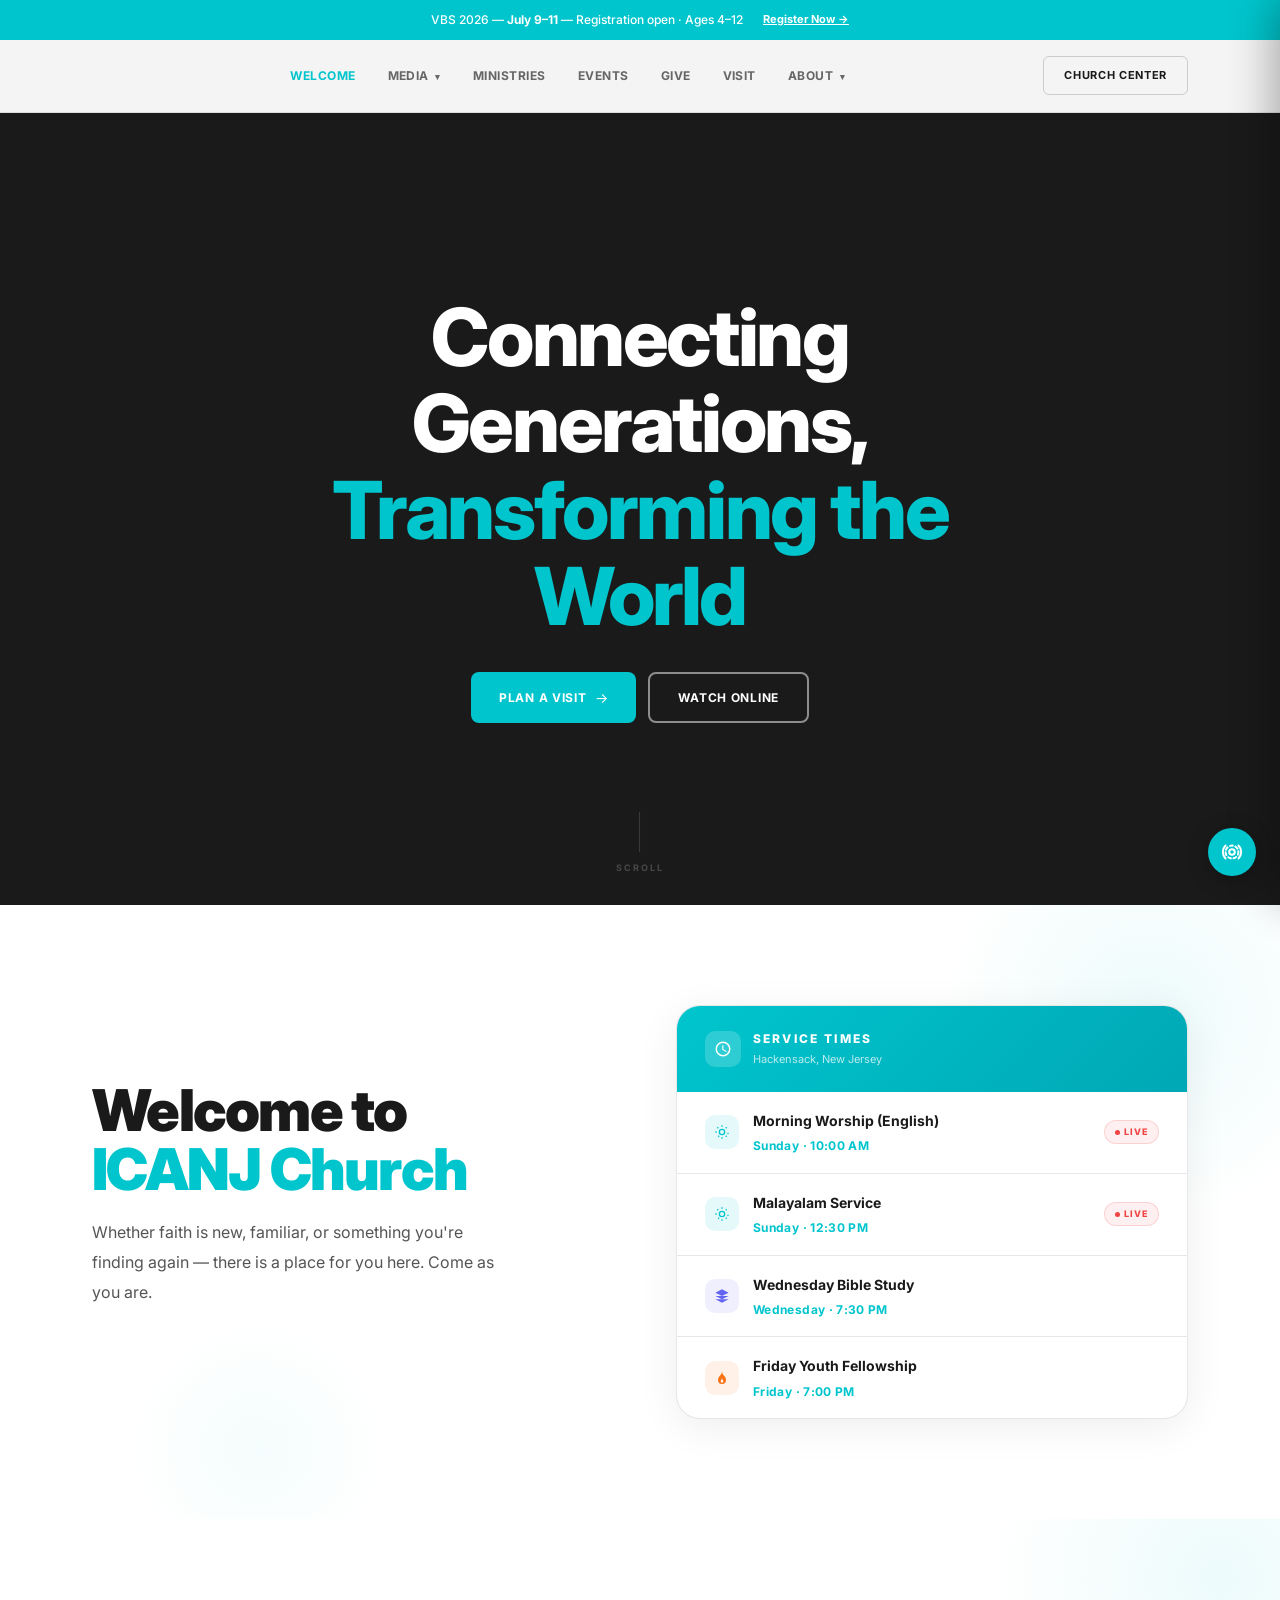
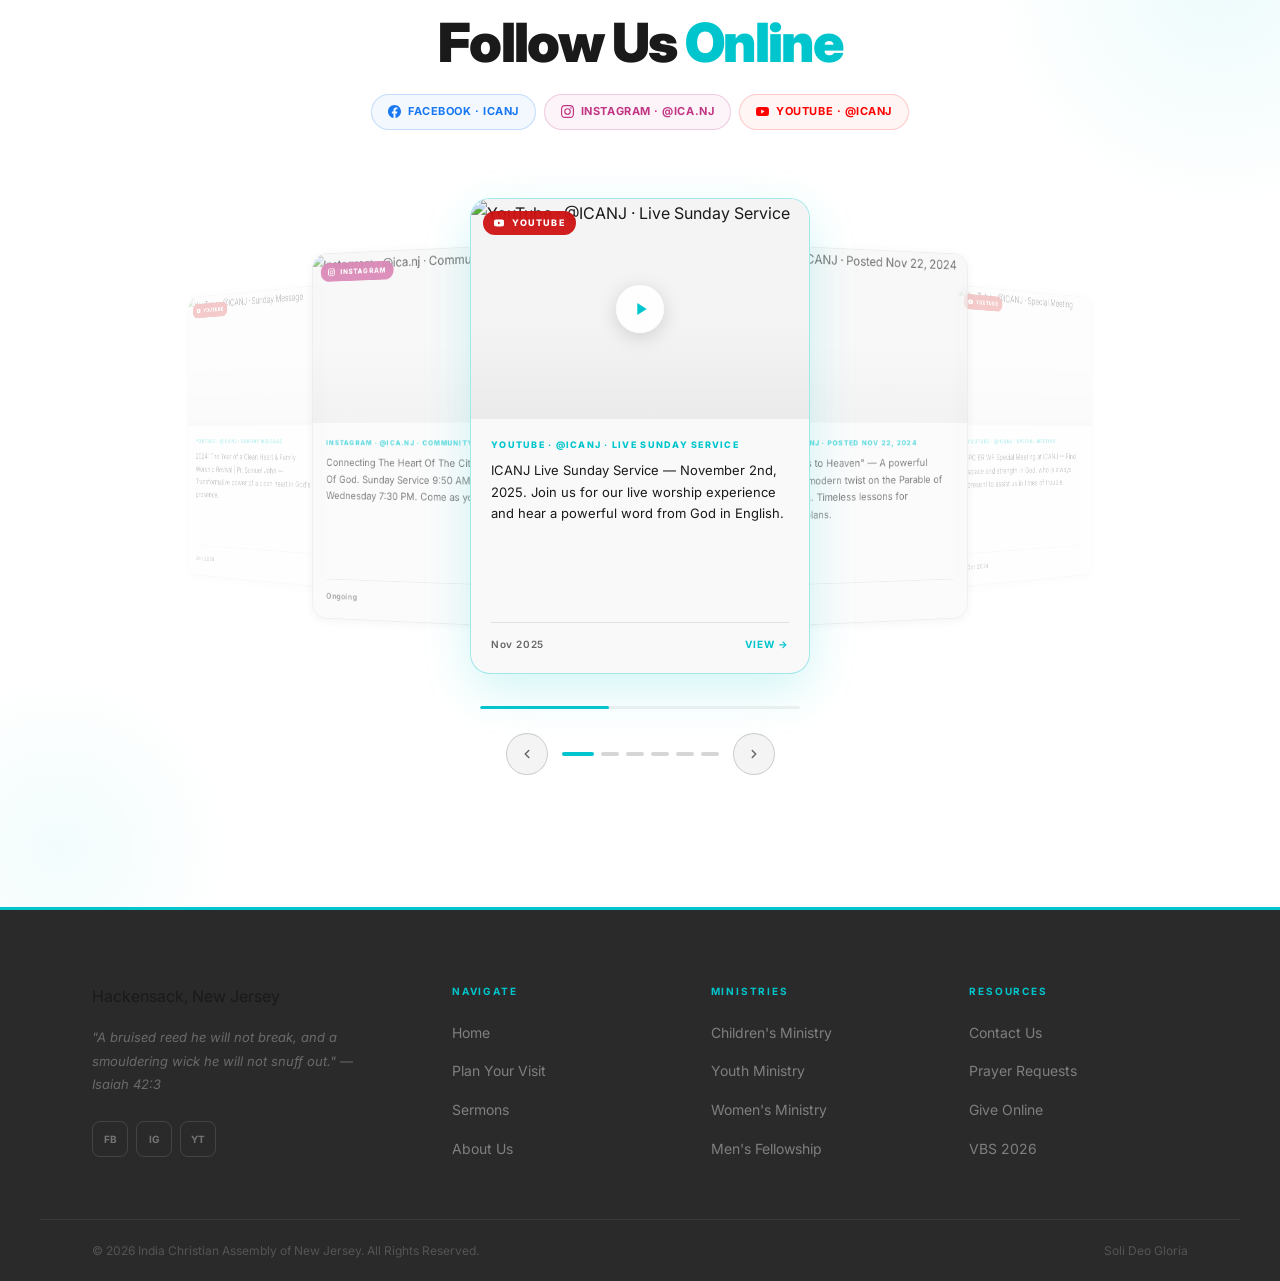
==== commit 080c8324: "Add files via upload" ====
--- a/index.html
+++ b/index.html
@@ -166,15 +166,10 @@
 <section class="welcome-section">
   <div class="welcome-inner">
     <div class="welcome-text-col">
-      <div class="welcome-eyebrow">A Place for You</div>
+  
       <h2 class="welcome-heading">Welcome to<br><em>ICANJ Church</em></h2>
       <p class="welcome-body">Whether faith is new, familiar, or something you're finding again — there is a place for you here. Come as you are.</p>
-      <div class="welcome-stats" style="grid-template-columns:1fr;">
-        <div class="wstat" style="border-right:none;padding:20px 24px;">
-          <span class="wstat-num" style="font-size:clamp(14px,1.8vw,18px);font-weight:700;line-height:1.55;color:#333;font-style:italic;">"For I know the plans I have for you, declares the Lord — plans to prosper you and not to harm you, plans to give you hope and a future."</span>
-          <span class="wstat-label" style="margin-top:10px;font-size:11px;letter-spacing:0.12em;color:var(--teal);">Jeremiah 29 : 11</span>
-        </div>
-      </div>
+
     </div>
     <div class="welcome-right-col">
       <div class="times-card">
@@ -237,9 +232,7 @@
 <div class="fi">
 
   <div class="fh anim">
-    <div class="eyebrow">Stay Connected</div>
     <h2 class="ftitle">Follow Us <em>Online</em></h2>
-    <p class="fsub">Join the ICANJ community — weekly services, sermons, worship, and everyday moments of faith.</p>
     <div class="pbadges">
       <a href="https://www.facebook.com/ICANJ/" target="_blank" class="pb pb-fb">
         <svg viewBox="0 0 24 24"><path d="M24 12.073c0-6.627-5.373-12-12-12s-12 5.373-12 12c0 5.99 4.388 10.954 10.125 11.854v-8.385H7.078v-3.47h3.047V9.43c0-3.007 1.792-4.669 4.533-4.669 1.312 0 2.686.235 2.686.235v2.953H15.83c-1.491 0-1.956.925-1.956 1.874v2.25h3.328l-.532 3.47h-2.796v8.385C19.612 23.027 24 18.062 24 12.073z"/></svg>
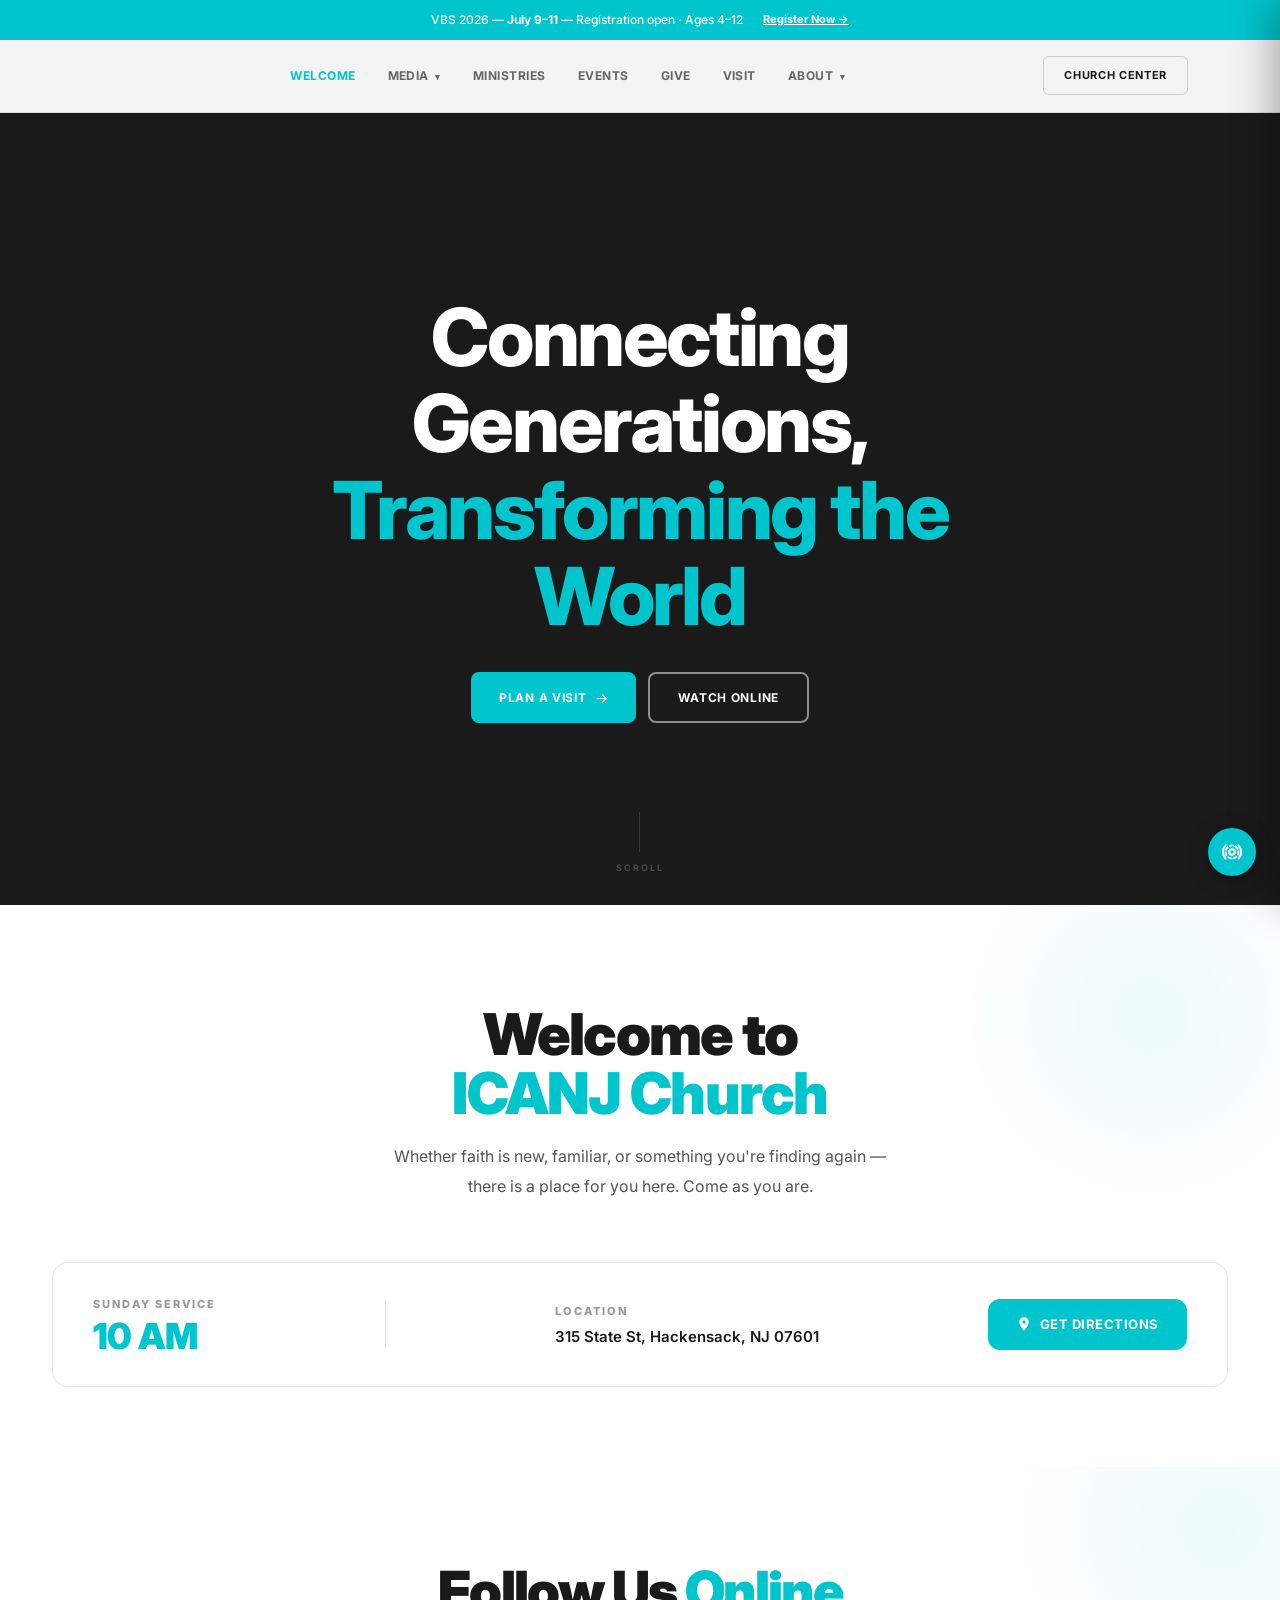
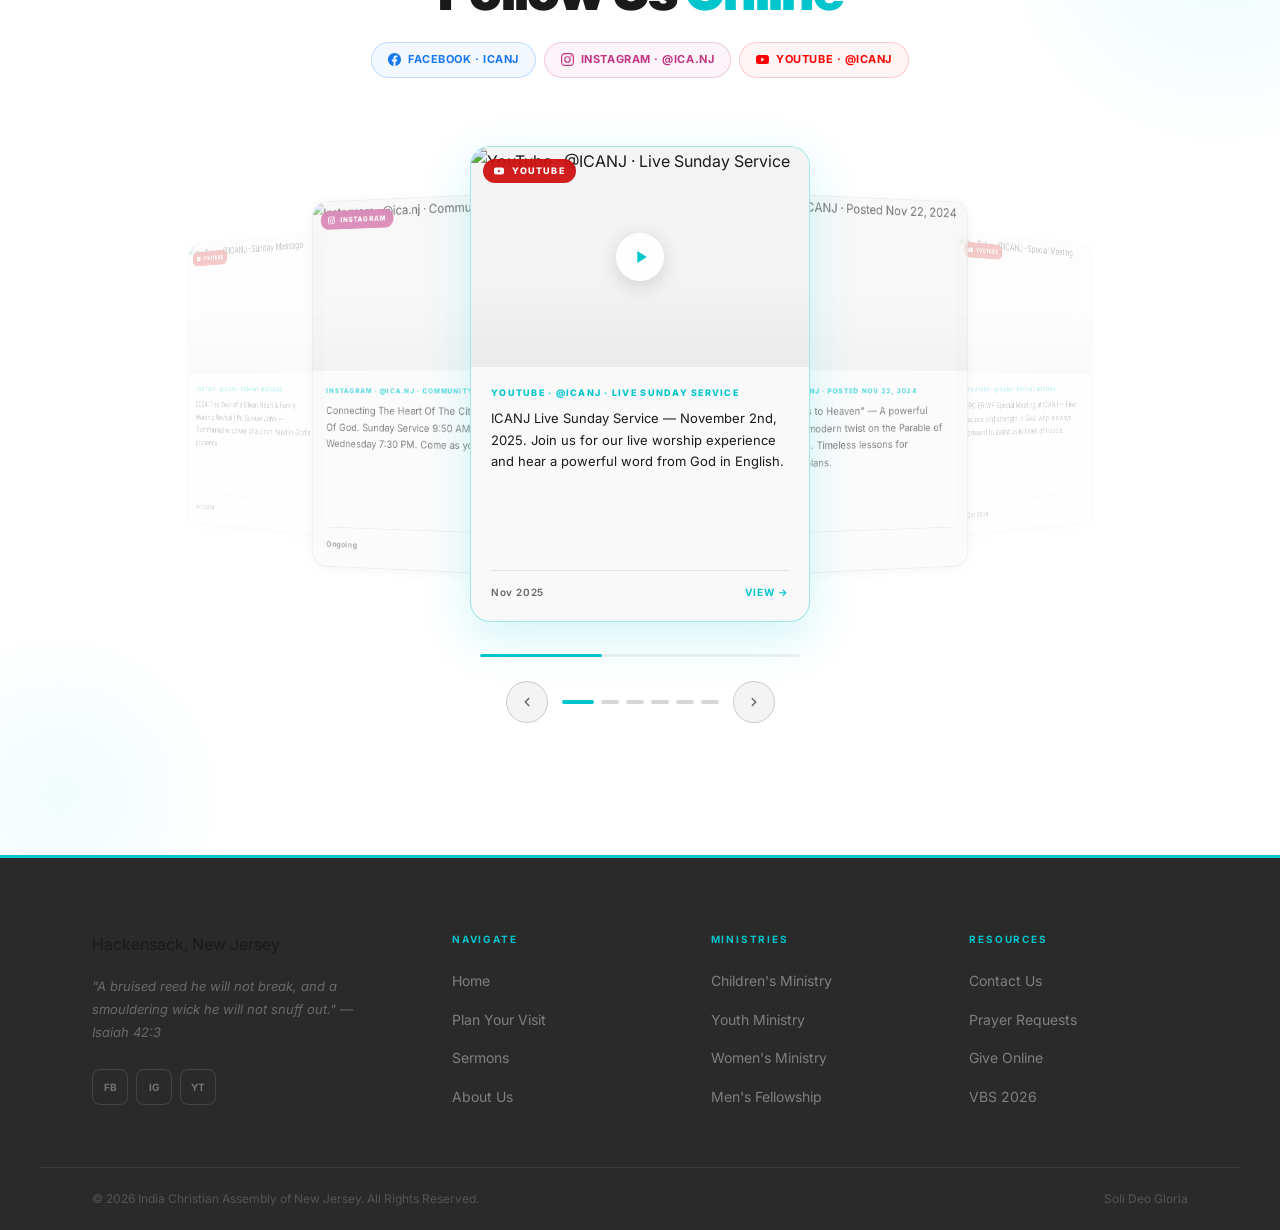
==== commit 64b01168: "Update index.html" ====
--- a/index.html
+++ b/index.html
@@ -19,45 +19,27 @@
 .hero-scroll span{font-size:9px;font-weight:700;letter-spacing:0.22em;text-transform:uppercase;color:rgba(255,255,255,0.2);}
 
 /* WELCOME SECTION */
-.welcome-section{background:var(--bg-white);padding:100px 0;position:relative;overflow:hidden;}
+.welcome-section{background:var(--bg-white);padding:100px 0 0;position:relative;overflow:hidden;}
 .welcome-section::before{content:'';position:absolute;top:-100px;right:-80px;width:420px;height:420px;border-radius:50%;background:radial-gradient(circle,rgba(0,197,205,0.07) 0%,transparent 70%);pointer-events:none;}
 .welcome-section::after{content:'';position:absolute;bottom:-60px;left:10%;width:260px;height:260px;border-radius:50%;background:radial-gradient(circle,rgba(0,197,205,0.04) 0%,transparent 70%);pointer-events:none;}
-.welcome-inner{max-width:1200px;margin:0 auto;padding:0 52px;display:grid;grid-template-columns:1fr 1fr;gap:72px;align-items:center;position:relative;z-index:1;}
-.welcome-text-col{}
+.welcome-inner{max-width:1200px;margin:0 auto;padding:0 52px 60px;text-align:center;position:relative;z-index:1;}
 .welcome-eyebrow{display:inline-flex;align-items:center;gap:8px;font-size:10px;font-weight:800;letter-spacing:0.28em;text-transform:uppercase;color:var(--teal);margin-bottom:16px;}
 .welcome-eyebrow::before{content:'';width:20px;height:2px;background:var(--teal);flex-shrink:0;}
 .welcome-heading{font-size:clamp(34px,4.5vw,58px);font-weight:900;color:var(--ink);line-height:1.04;letter-spacing:-0.03em;margin-bottom:18px;}
 .welcome-heading em{font-style:normal;color:var(--teal);}
-.welcome-body{font-size:16px;color:var(--subtle);line-height:1.85;margin-bottom:36px;max-width:420px;}
-.welcome-stats{display:grid;grid-template-columns:repeat(3,1fr);gap:0;margin-bottom:36px;border:1.5px solid var(--border-light);border-radius:14px;overflow:hidden;}
-.wstat{display:flex;flex-direction:column;padding:16px 20px;border-right:1.5px solid var(--border-light);}
-.wstat:last-child{border-right:none;}
-.wstat-num{font-size:clamp(16px,2.5vw,26px);font-weight:900;color:var(--ink);letter-spacing:-0.02em;line-height:1;}
-.wstat-num em{font-style:normal;color:var(--teal);}
-.wstat-label{font-size:10px;font-weight:600;color:var(--faint);margin-top:4px;letter-spacing:0.04em;}
-.welcome-right-col{}
-.times-card{background:#fff;border-radius:24px;border:1.5px solid var(--border);box-shadow:0 8px 40px rgba(0,0,0,0.07);overflow:hidden;}
-.times-card-header{background:linear-gradient(135deg,var(--teal),var(--teal-dark));padding:22px 28px;display:flex;align-items:center;gap:12px;}
-.times-card-icon{width:36px;height:36px;background:rgba(255,255,255,0.18);border-radius:10px;display:flex;align-items:center;justify-content:center;flex-shrink:0;}
-.times-card-icon svg{width:18px;height:18px;fill:#fff;}
-.times-card-title{font-size:12px;font-weight:800;letter-spacing:0.18em;text-transform:uppercase;color:#fff;}
-.times-card-sub{font-size:11px;color:rgba(255,255,255,0.72);margin-top:1px;}
-.times-list{display:flex;flex-direction:column;}
-.time-row{display:flex;align-items:center;gap:14px;padding:16px 28px;border-bottom:1px solid var(--border-light);transition:background 0.2s;}
-.time-row:last-child{border-bottom:none;}
-.time-row:hover{background:#f8fffe;}
-.time-icon{width:34px;height:34px;border-radius:10px;display:flex;align-items:center;justify-content:center;flex-shrink:0;}
-.time-icon svg{width:16px;height:16px;}
-.ti-sun{background:rgba(0,197,205,0.1);}.ti-sun svg{fill:var(--teal);}
-.ti-book{background:rgba(99,102,241,0.1);}.ti-book svg{fill:#6366f1;}
-.ti-fire{background:rgba(249,115,22,0.1);}.ti-fire svg{fill:#f97316;}
-.time-info{flex:1;}
-.time-row-name{font-size:14px;font-weight:700;color:var(--ink);margin-bottom:2px;}
-.time-row-hour{font-size:12px;font-weight:700;color:var(--teal);letter-spacing:0.03em;}
-.time-badge{display:inline-flex;align-items:center;gap:4px;padding:3px 10px;border-radius:100px;font-size:9px;font-weight:800;letter-spacing:0.1em;text-transform:uppercase;text-decoration:none;transition:all 0.2s;flex-shrink:0;}
-.tb-live{background:rgba(239,68,68,0.08);color:#ef4444;border:1px solid rgba(239,68,68,0.18);}
-.tb-live::before{content:'';width:5px;height:5px;border-radius:50%;background:#ef4444;flex-shrink:0;}
-.tb-live:hover{background:#ef4444;color:#fff;}
+.welcome-body{font-size:16px;color:var(--subtle);line-height:1.85;max-width:520px;margin:0 auto;}
+
+/* SERVICE STRIP */
+.service-strip{background:var(--bg-white);padding:0 52px 80px;position:relative;z-index:1;}
+.ss-inner{max-width:1200px;margin:0 auto;background:#fff;border:1.5px solid var(--border);border-radius:16px;padding:32px 40px;display:flex;align-items:center;justify-content:space-between;gap:32px;}
+.ss-content{display:flex;flex-direction:column;gap:4px;}
+.ss-label{font-size:11px;font-weight:800;letter-spacing:0.18em;text-transform:uppercase;color:var(--faint);}
+.ss-time{font-size:36px;font-weight:900;color:var(--teal);line-height:1;letter-spacing:-0.02em;}
+.ss-address{font-size:15px;color:var(--ink);line-height:1.4;font-weight:600;}
+.ss-divider{width:1px;height:48px;background:var(--border);flex-shrink:0;}
+.ss-cta{display:inline-flex;align-items:center;gap:8px;padding:14px 28px;background:var(--teal);color:#fff;font-size:13px;font-weight:700;letter-spacing:0.04em;text-transform:uppercase;border-radius:12px;text-decoration:none;transition:all 0.2s;flex-shrink:0;}
+.ss-cta svg{width:16px;height:16px;fill:currentColor;}
+.ss-cta:hover{background:var(--teal-dark);transform:translateY(-2px);box-shadow:0 8px 24px rgba(0,197,205,0.3);}
 
 /* SOCIAL — 3D Carousel */
 /* Social section uses global CSS vars + these social-specific vars: */
@@ -131,16 +113,19 @@
   .hero{min-height:auto;padding:100px 0 80px;}
   .hero-scroll{display:none;}
   .welcome-inner{grid-template-columns:1fr;padding:0 24px;gap:48px;}
+  .service-panel{padding:36px 28px;}
 }
 @media(max-width:600px){
   .welcome-section{padding:64px 0;}
   .welcome-inner{padding:0 20px;}
-  .times-card-header{padding:18px 20px;}
-  .time-row{padding:14px 20px;}
+  .service-panel{padding:32px 24px;}
+  .sp-time{font-size:40px;}
 }
 @media(max-width:480px){
   .hero h1{font-size:36px;}
   .welcome-section{padding:56px 0;}
+  .sp-title{font-size:26px;}
+  .sp-time{font-size:36px;}
 }
 </style>
 </head>
@@ -165,64 +150,25 @@
 <!-- ══ WELCOME MESSAGE ══ -->
 <section class="welcome-section">
   <div class="welcome-inner">
-    <div class="welcome-text-col">
+    <h2 class="welcome-heading">Welcome to<br><em>ICANJ Church</em></h2>
+    <p class="welcome-body">Whether faith is new, familiar, or something you're finding again — there is a place for you here. Come as you are.</p>
+  </div>
   
-      <h2 class="welcome-heading">Welcome to<br><em>ICANJ Church</em></h2>
-      <p class="welcome-body">Whether faith is new, familiar, or something you're finding again — there is a place for you here. Come as you are.</p>
-
-    </div>
-    <div class="welcome-right-col">
-      <div class="times-card">
-        <div class="times-card-header">
-          <div class="times-card-icon">
-            <svg viewBox="0 0 24 24"><path d="M12 2a10 10 0 100 20A10 10 0 0012 2zm0 18a8 8 0 110-16 8 8 0 010 16zm.5-13H11v6l5.25 3.15.75-1.23-4.5-2.67V7z"/></svg>
-          </div>
-          <div>
-            <div class="times-card-title">Service Times</div>
-            <div class="times-card-sub">Hackensack, New Jersey</div>
-          </div>
-        </div>
-        <div class="times-list">
-          <div class="time-row">
-            <div class="time-icon ti-sun">
-              <svg viewBox="0 0 24 24"><path d="M12 7a5 5 0 100 10A5 5 0 0012 7zm0 8a3 3 0 110-6 3 3 0 010 6zm-1-11V2h2v2h-2zm0 18v-2h2v2h-2zm9-9h2v2h-2v-2zm-18 0H2v-2h2v2zM5.64 4.22l1.42 1.42-1.42 1.41L4.22 5.64l1.42-1.42zm12.72 12.72l1.42 1.42-1.42 1.41-1.41-1.41 1.41-1.42zm0-12.72L19.78 5.64l-1.42 1.42-1.41-1.42 1.41-1.42zM5.64 18.36l1.42-1.42 1.41 1.42-1.41 1.41-1.42-1.41z"/></svg>
-            </div>
-            <div class="time-info">
-              <div class="time-row-name">Morning Worship (English)</div>
-              <div class="time-row-hour">Sunday · 10:00 AM</div>
-            </div>
-            <a href="sermons.html#watch-live" class="time-badge tb-live">Live</a>
-          </div>
-          <div class="time-row">
-            <div class="time-icon ti-sun">
-              <svg viewBox="0 0 24 24"><path d="M12 7a5 5 0 100 10A5 5 0 0012 7zm0 8a3 3 0 110-6 3 3 0 010 6zm-1-11V2h2v2h-2zm0 18v-2h2v2h-2zm9-9h2v2h-2v-2zm-18 0H2v-2h2v2zM5.64 4.22l1.42 1.42-1.42 1.41L4.22 5.64l1.42-1.42zm12.72 12.72l1.42 1.42-1.42 1.41-1.41-1.41 1.41-1.42zm0-12.72L19.78 5.64l-1.42 1.42-1.41-1.42 1.41-1.42zM5.64 18.36l1.42-1.42 1.41 1.42-1.41 1.41-1.42-1.41z"/></svg>
-            </div>
-            <div class="time-info">
-              <div class="time-row-name">Malayalam Service</div>
-              <div class="time-row-hour">Sunday · 12:30 PM</div>
-            </div>
-            <a href="sermons.html#watch-live" class="time-badge tb-live">Live</a>
-          </div>
-          <div class="time-row">
-            <div class="time-icon ti-book">
-              <svg viewBox="0 0 24 24"><path d="M12 2L2 7l10 5 10-5-10-5zM2 17l10 5 10-5M2 12l10 5 10-5"/></svg>
-            </div>
-            <div class="time-info">
-              <div class="time-row-name">Wednesday Bible Study</div>
-              <div class="time-row-hour">Wednesday · 7:30 PM</div>
-            </div>
-          </div>
-          <div class="time-row">
-            <div class="time-icon ti-fire">
-              <svg viewBox="0 0 24 24"><path d="M12 2c0 6-6 7-6 13a6 6 0 0012 0c0-6-6-7-6-13zm0 17a2 2 0 01-2-2c0-2 2-3 2-5 0 2 2 3 2 5a2 2 0 01-2 2z"/></svg>
-            </div>
-            <div class="time-info">
-              <div class="time-row-name">Friday Youth Fellowship</div>
-              <div class="time-row-hour">Friday · 7:00 PM</div>
-            </div>
-          </div>
-        </div>
+  <div class="service-strip">
+    <div class="ss-inner">
+      <div class="ss-content">
+        <div class="ss-label">Sunday Service</div>
+        <div class="ss-time">10 AM</div>
       </div>
+      <div class="ss-divider"></div>
+      <div class="ss-content">
+        <div class="ss-label">Location</div>
+        <div class="ss-address">315 State St, Hackensack, NJ 07601</div>
+      </div>
+      <a href="https://maps.google.com/?q=315+State+St+Hackensack+NJ+07601" target="_blank" class="ss-cta">
+        <svg viewBox="0 0 24 24"><path d="M12 2C8.13 2 5 5.13 5 9c0 5.25 7 13 7 13s7-7.75 7-13c0-3.87-3.13-7-7-7zm0 9.5a2.5 2.5 0 010-5 2.5 2.5 0 010 5z"/></svg>
+        Get Directions
+      </a>
     </div>
   </div>
 </section>
@@ -436,4 +382,4 @@
 <script src="footer.js"></script>
 <script src="color-manager-widget.js"></script>
 </body>
-</html>+</html>
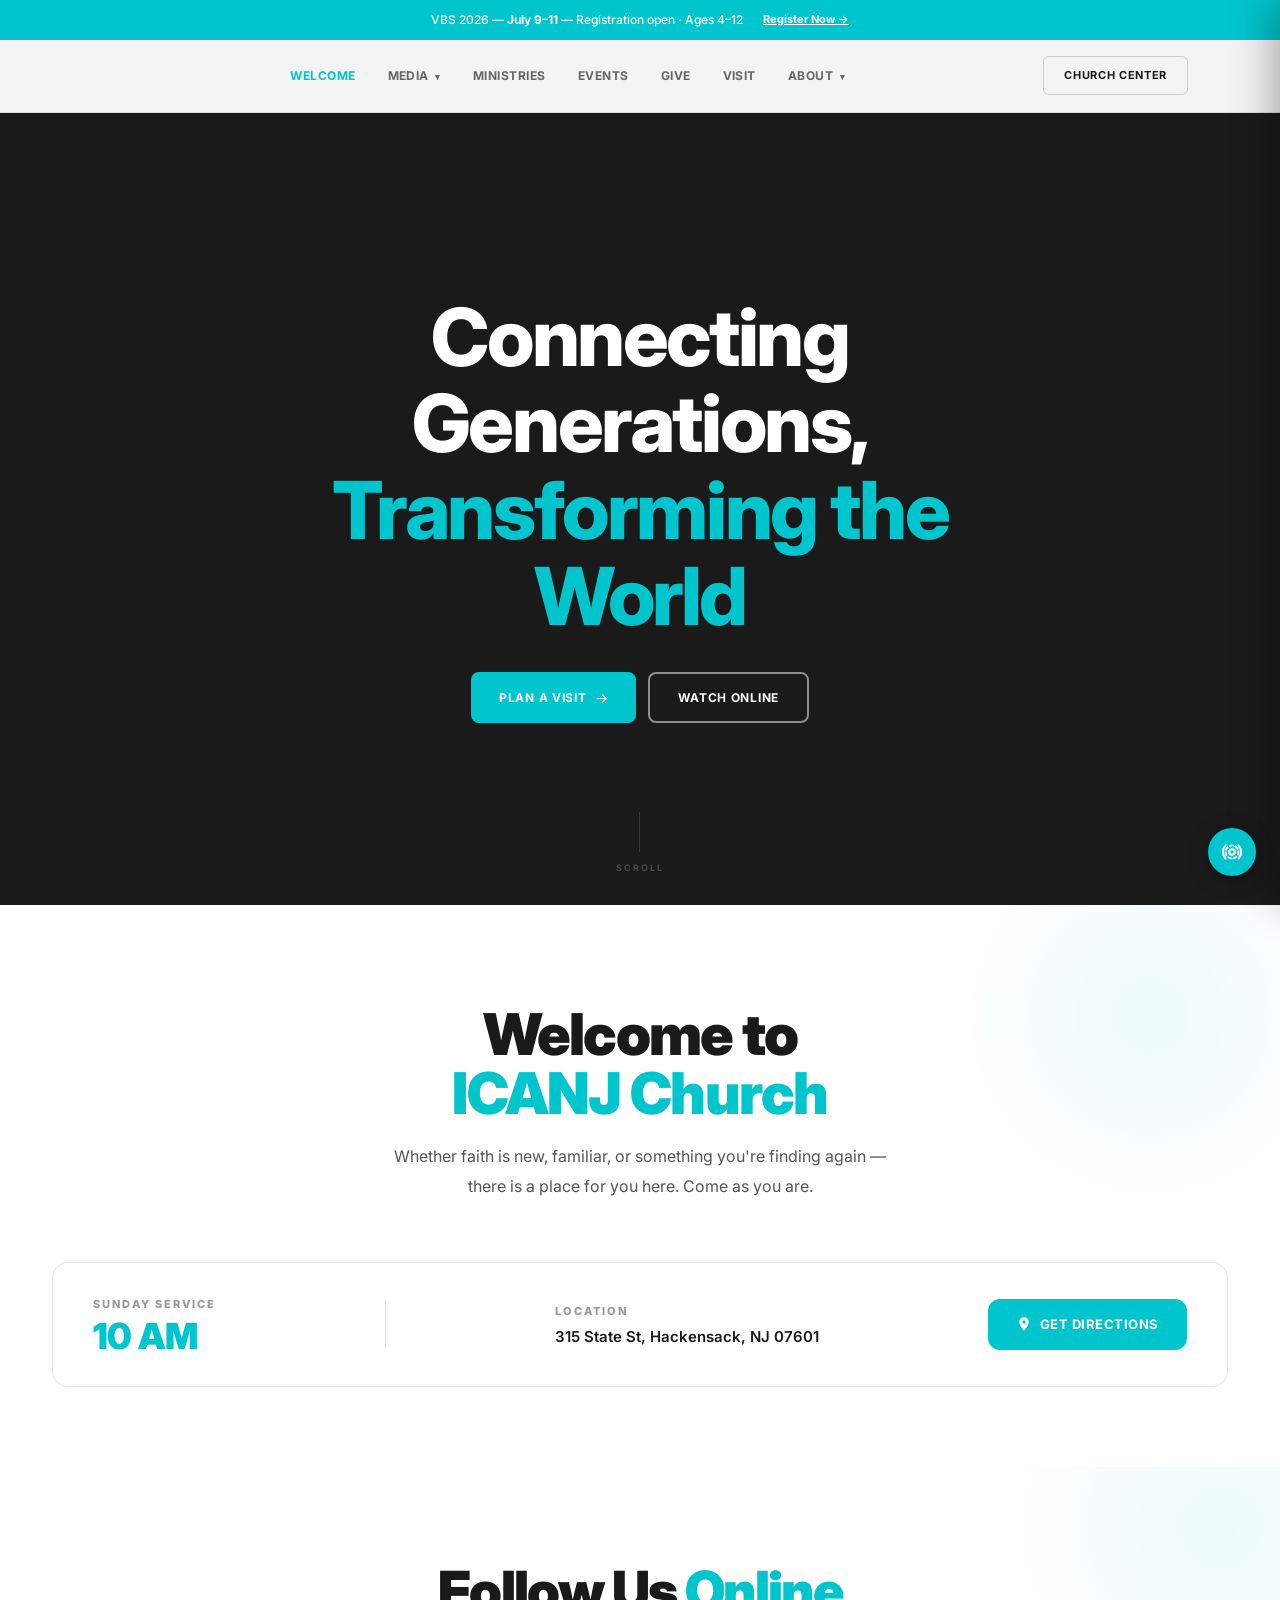
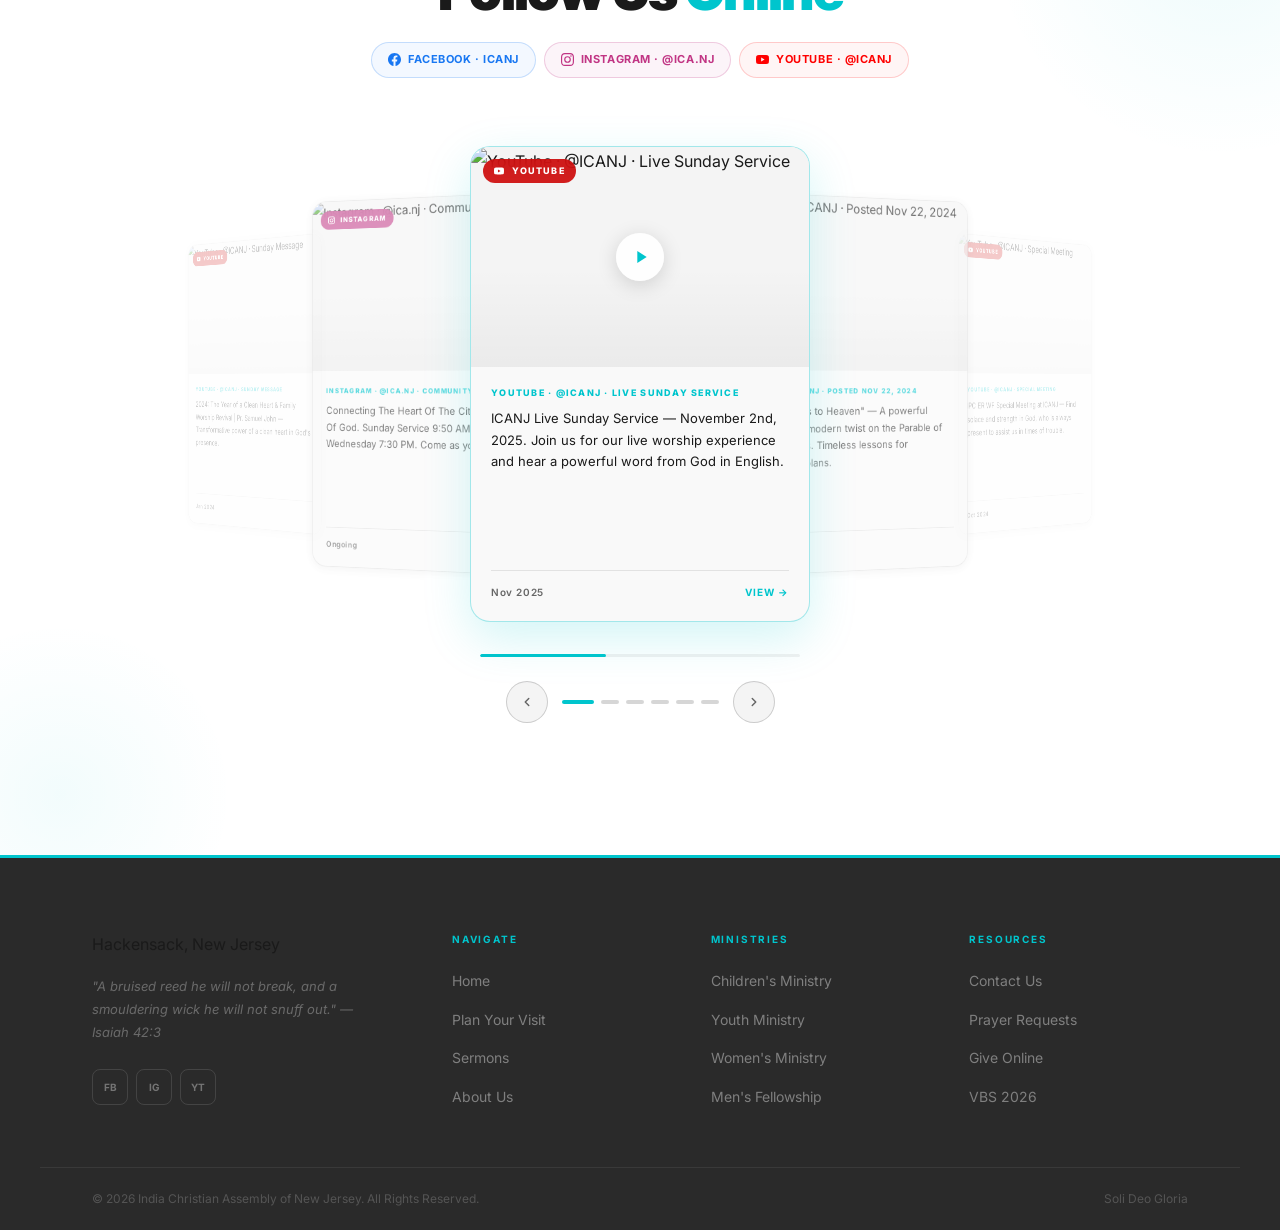
==== commit 86070680: "Update index.html" ====
--- a/index.html
+++ b/index.html
@@ -40,6 +40,24 @@
 .ss-cta{display:inline-flex;align-items:center;gap:8px;padding:14px 28px;background:var(--teal);color:#fff;font-size:13px;font-weight:700;letter-spacing:0.04em;text-transform:uppercase;border-radius:12px;text-decoration:none;transition:all 0.2s;flex-shrink:0;}
 .ss-cta svg{width:16px;height:16px;fill:currentColor;}
 .ss-cta:hover{background:var(--teal-dark);transform:translateY(-2px);box-shadow:0 8px 24px rgba(0,197,205,0.3);}
+
+@media(max-width:640px){
+.service-strip{padding:0 20px 60px;}
+.ss-inner{flex-direction:column;align-items:stretch;padding:24px 20px;gap:20px;}
+.ss-content{text-align:center;}
+.ss-time{font-size:32px;}
+.ss-address{font-size:14px;}
+.ss-divider{width:100%;height:1px;}
+.ss-cta{width:100%;justify-content:center;padding:16px 24px;}
+}
+
+@media(max-width:420px){
+.service-strip{padding:0 16px 50px;}
+.ss-inner{padding:20px 16px;gap:16px;}
+.ss-time{font-size:28px;}
+.ss-address{font-size:13px;}
+.ss-cta{font-size:12px;padding:14px 20px;}
+}
 
 /* SOCIAL — 3D Carousel */
 /* Social section uses global CSS vars + these social-specific vars: */
